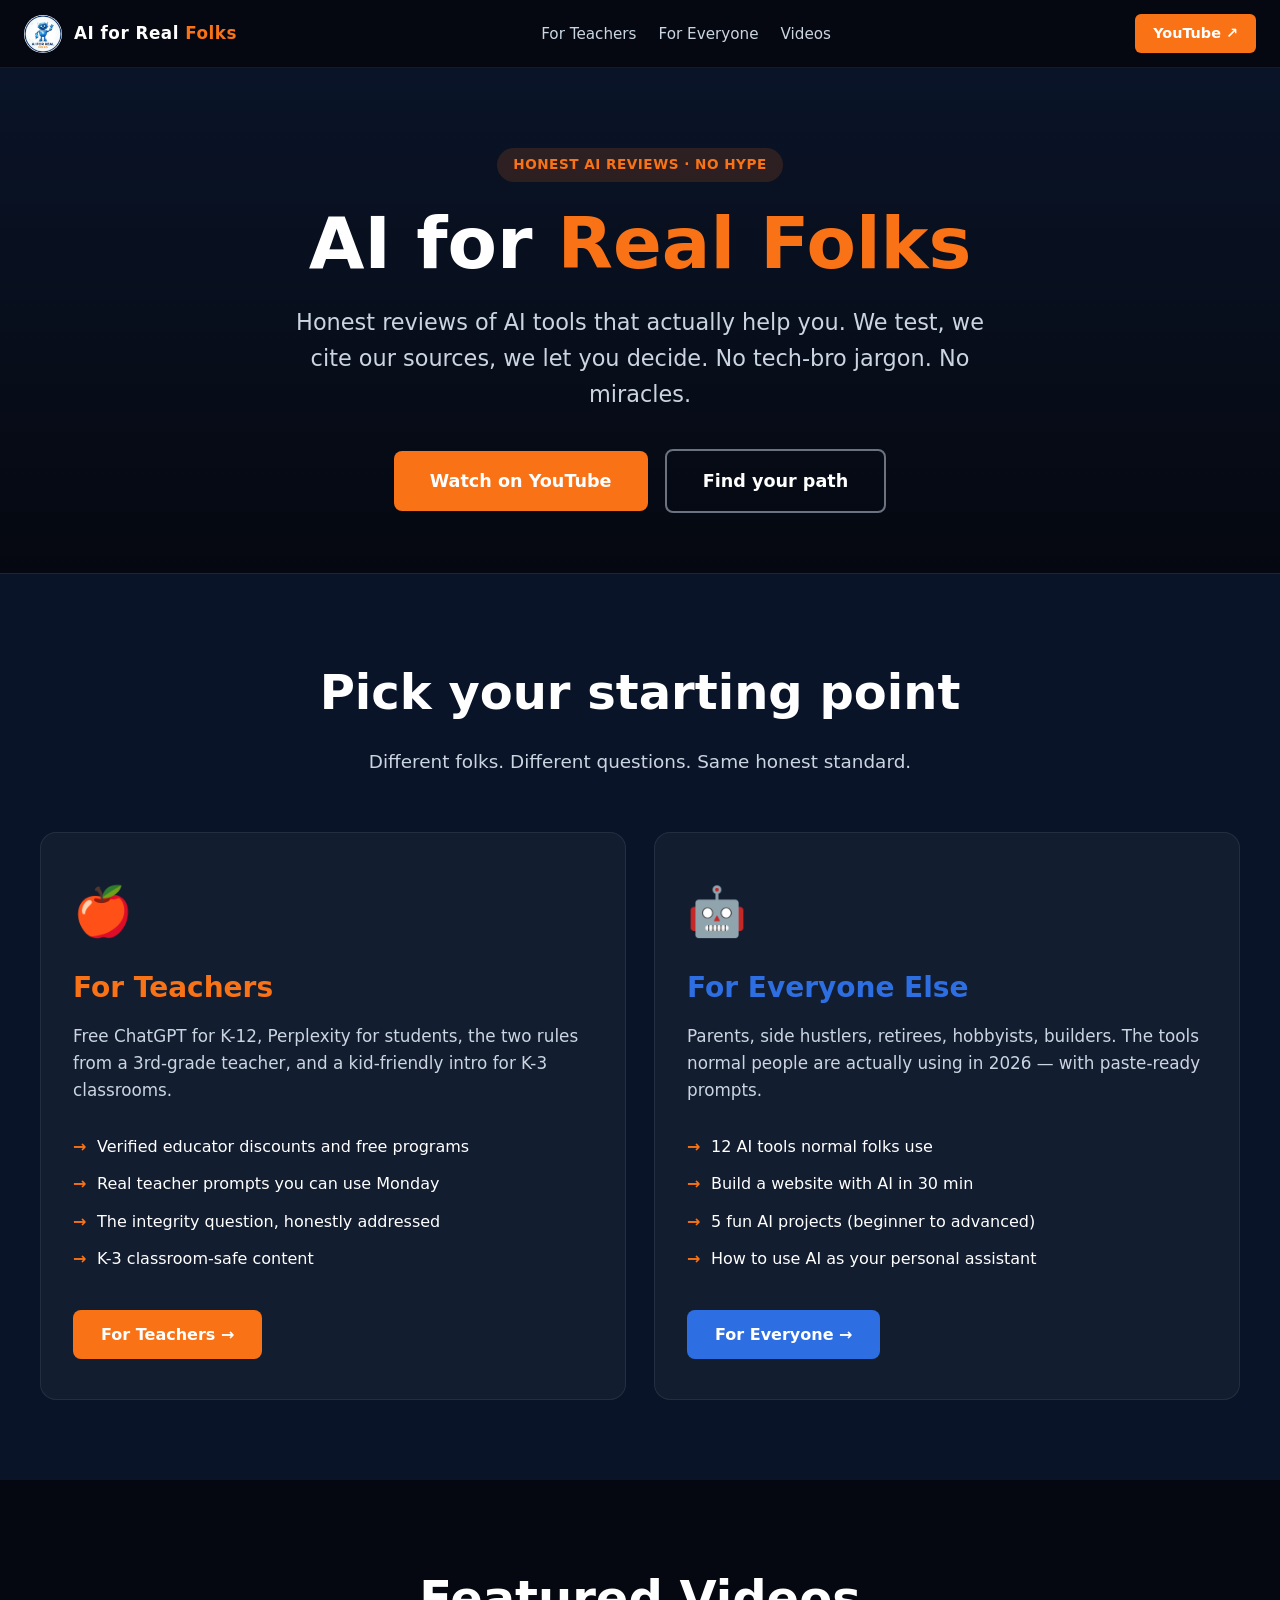
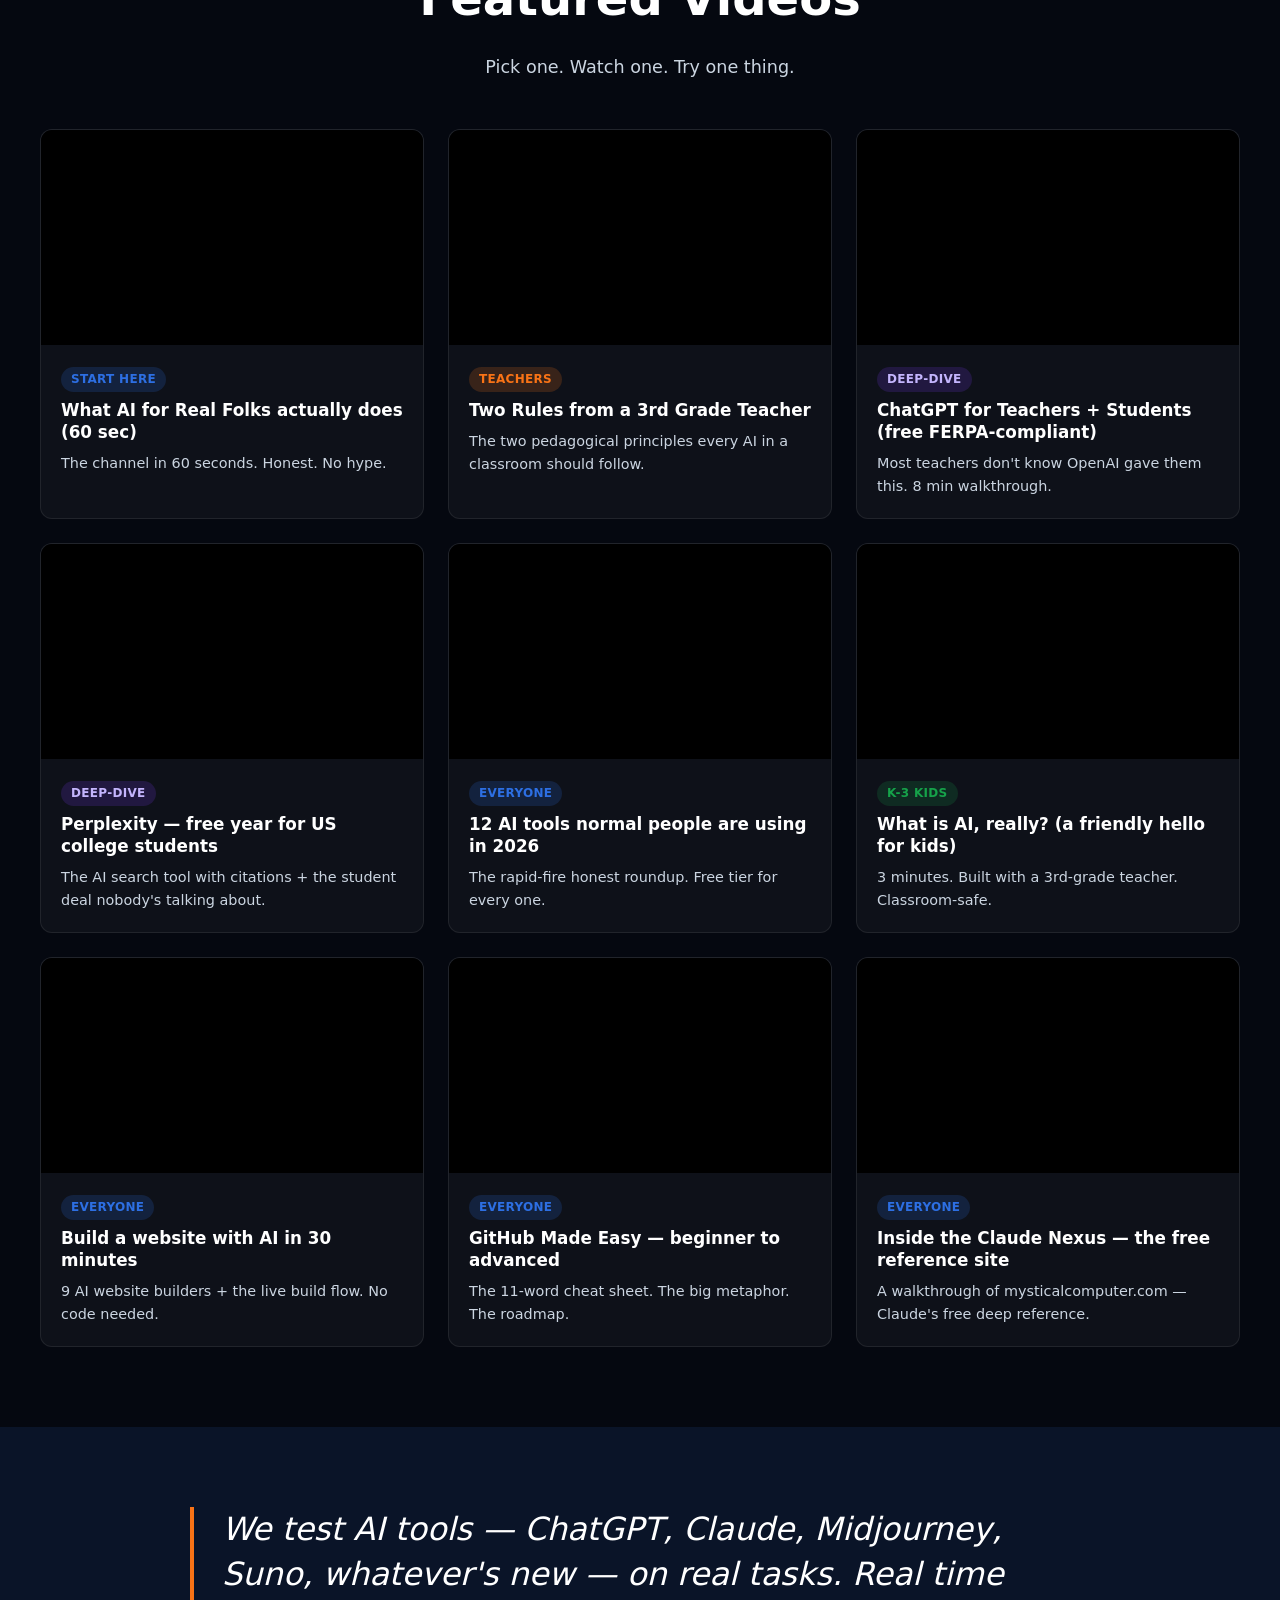
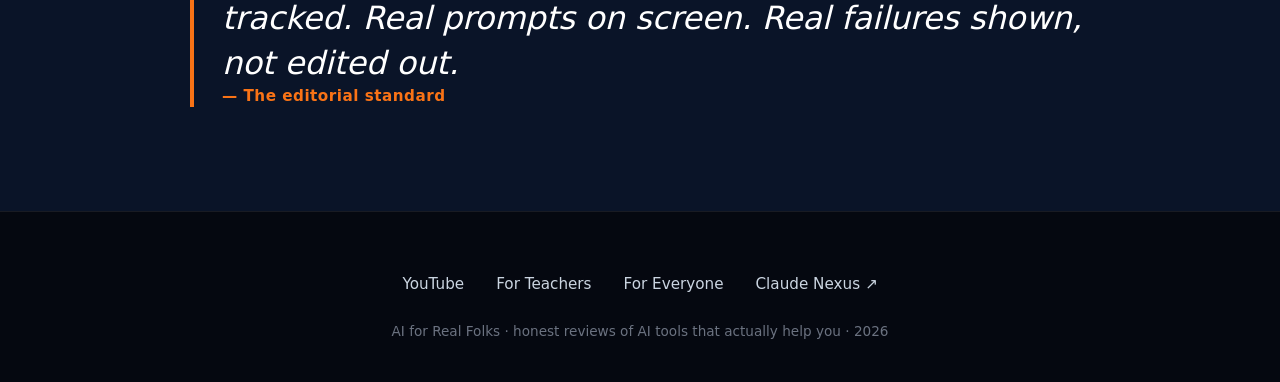
==== index.html @ 29e49f01 "Initial commit — AI for Real Folks site (hub + classroom + everyone)" ====
<!doctype html>
<html lang="en">
<head>
<meta charset="utf-8">
<meta name="viewport" content="width=device-width,initial-scale=1">
<title>AI for Real Folks — Honest Reviews of AI Tools That Actually Help You</title>
<meta name="description" content="Honest AI tool reviews and tutorials for teachers, students, parents, and real people. No hype. Real tools, real talk, real results.">
<meta property="og:title" content="AI for Real Folks">
<meta property="og:description" content="Honest reviews of AI tools that actually help you. No hype.">
<meta property="og:image" content="assets/banner.png">
<meta property="og:url" content="https://aiforrealfolks.com">
<meta name="twitter:card" content="summary_large_image">
<link rel="icon" href="assets/logo.jpg">
<link rel="stylesheet" href="assets/style.css">
</head>
<body>

<nav class="topnav">
  <a href="/" class="brand">
    <img src="assets/logo.jpg" alt="AI for Real Folks robot">
    <span class="name">AI for Real <span>Folks</span></span>
  </a>
  <ul>
    <li><a href="/classroom/">For Teachers</a></li>
    <li><a href="/everyone/">For Everyone</a></li>
    <li><a href="#videos">Videos</a></li>
  </ul>
  <a class="yt" href="https://youtube.com/@AiForRealFolks" target="_blank" rel="noopener">YouTube ↗</a>
</nav>

<section class="hero">
  <span class="badge">HONEST AI REVIEWS · NO HYPE</span>
  <h1>AI for <span class="accent">Real Folks</span></h1>
  <p class="lead">
    Honest reviews of AI tools that actually help you. We test, we cite our sources, we let you decide. No tech-bro jargon. No miracles.
  </p>
  <a class="cta" href="https://youtube.com/@AiForRealFolks" target="_blank" rel="noopener">Watch on YouTube</a>
  <a class="cta secondary" href="#paths">Find your path</a>
</section>

<section class="paths" id="paths">
  <div class="container">
    <h2>Pick your starting point</h2>
    <p class="sub">Different folks. Different questions. Same honest standard.</p>
    <div class="grid">
      <div class="card classroom">
        <span class="icon">🍎</span>
        <h3>For Teachers</h3>
        <p>Free ChatGPT for K-12, Perplexity for students, the two rules from a 3rd-grade teacher, and a kid-friendly intro for K-3 classrooms.</p>
        <ul>
          <li>Verified educator discounts and free programs</li>
          <li>Real teacher prompts you can use Monday</li>
          <li>The integrity question, honestly addressed</li>
          <li>K-3 classroom-safe content</li>
        </ul>
        <a class="btn" href="/classroom/">For Teachers →</a>
      </div>
      <div class="card everyone">
        <span class="icon">🤖</span>
        <h3>For Everyone Else</h3>
        <p>Parents, side hustlers, retirees, hobbyists, builders. The tools normal people are actually using in 2026 — with paste-ready prompts.</p>
        <ul>
          <li>12 AI tools normal folks use</li>
          <li>Build a website with AI in 30 min</li>
          <li>5 fun AI projects (beginner to advanced)</li>
          <li>How to use AI as your personal assistant</li>
        </ul>
        <a class="btn" href="/everyone/">For Everyone →</a>
      </div>
    </div>
  </div>
</section>

<section class="videos" id="videos">
  <div class="container">
    <h2>Featured Videos</h2>
    <p class="sub">Pick one. Watch one. Try one thing.</p>
    <div class="video-grid">
      <div class="video">
        <div class="embed"><iframe src="https://www.youtube.com/embed/hw584hAALFw" title="What AI for Real Folks actually does" loading="lazy" allow="accelerometer; clipboard-write; encrypted-media; gyroscope; picture-in-picture" allowfullscreen></iframe></div>
        <div class="meta">
          <span class="tag everyone">START HERE</span>
          <h3>What AI for Real Folks actually does (60 sec)</h3>
          <p>The channel in 60 seconds. Honest. No hype.</p>
        </div>
      </div>
      <div class="video">
        <div class="embed"><iframe src="https://www.youtube.com/embed/q7Qhs4VhlNc" title="Two Rules from a 3rd Grade Teacher" loading="lazy" allowfullscreen></iframe></div>
        <div class="meta">
          <span class="tag teacher">TEACHERS</span>
          <h3>Two Rules from a 3rd Grade Teacher</h3>
          <p>The two pedagogical principles every AI in a classroom should follow.</p>
        </div>
      </div>
      <div class="video">
        <div class="embed"><iframe src="https://www.youtube.com/embed/SZgIy-P4gpg" title="ChatGPT for Teachers + Students" loading="lazy" allowfullscreen></iframe></div>
        <div class="meta">
          <span class="tag deep">DEEP-DIVE</span>
          <h3>ChatGPT for Teachers + Students (free FERPA-compliant)</h3>
          <p>Most teachers don't know OpenAI gave them this. 8 min walkthrough.</p>
        </div>
      </div>
      <div class="video">
        <div class="embed"><iframe src="https://www.youtube.com/embed/jq9gbpZ70k4" title="Perplexity for Teachers + Students" loading="lazy" allowfullscreen></iframe></div>
        <div class="meta">
          <span class="tag deep">DEEP-DIVE</span>
          <h3>Perplexity — free year for US college students</h3>
          <p>The AI search tool with citations + the student deal nobody's talking about.</p>
        </div>
      </div>
      <div class="video">
        <div class="embed"><iframe src="https://www.youtube.com/embed/Gfo2h2rii_k" title="12 AI Tools Normal People Use" loading="lazy" allowfullscreen></iframe></div>
        <div class="meta">
          <span class="tag everyone">EVERYONE</span>
          <h3>12 AI tools normal people are using in 2026</h3>
          <p>The rapid-fire honest roundup. Free tier for every one.</p>
        </div>
      </div>
      <div class="video">
        <div class="embed"><iframe src="https://www.youtube.com/embed/VsVoNGqyfsk" title="What is AI for kids" loading="lazy" allowfullscreen></iframe></div>
        <div class="meta">
          <span class="tag kid">K-3 KIDS</span>
          <h3>What is AI, really? (a friendly hello for kids)</h3>
          <p>3 minutes. Built with a 3rd-grade teacher. Classroom-safe.</p>
        </div>
      </div>
      <div class="video">
        <div class="embed"><iframe src="https://www.youtube.com/embed/8t52gLRswwY" title="Build a website with AI in 30 min" loading="lazy" allowfullscreen></iframe></div>
        <div class="meta">
          <span class="tag everyone">EVERYONE</span>
          <h3>Build a website with AI in 30 minutes</h3>
          <p>9 AI website builders + the live build flow. No code needed.</p>
        </div>
      </div>
      <div class="video">
        <div class="embed"><iframe src="https://www.youtube.com/embed/SoacjcLg9i4" title="GitHub Made Easy" loading="lazy" allowfullscreen></iframe></div>
        <div class="meta">
          <span class="tag everyone">EVERYONE</span>
          <h3>GitHub Made Easy — beginner to advanced</h3>
          <p>The 11-word cheat sheet. The big metaphor. The roadmap.</p>
        </div>
      </div>
      <div class="video">
        <div class="embed"><iframe src="https://www.youtube.com/embed/IhGuI_eMbpQ" title="Inside the Claude Nexus" loading="lazy" allowfullscreen></iframe></div>
        <div class="meta">
          <span class="tag everyone">EVERYONE</span>
          <h3>Inside the Claude Nexus — the free reference site</h3>
          <p>A walkthrough of mysticalcomputer.com — Claude's free deep reference.</p>
        </div>
      </div>
    </div>
  </div>
</section>

<section class="editorial">
  <div class="container">
    <blockquote>
      We test AI tools — ChatGPT, Claude, Midjourney, Suno, whatever's new — on real tasks. Real time tracked. Real prompts on screen. Real failures shown, not edited out.
      <cite>— The editorial standard</cite>
    </blockquote>
  </div>
</section>

<footer>
  <div class="links">
    <a href="https://youtube.com/@AiForRealFolks" target="_blank" rel="noopener">YouTube</a>
    <a href="/classroom/">For Teachers</a>
    <a href="/everyone/">For Everyone</a>
    <a href="https://mysticalcomputer.com" target="_blank" rel="noopener">Claude Nexus ↗</a>
  </div>
  <p class="copy">AI for Real Folks · honest reviews of AI tools that actually help you · 2026</p>
</footer>

</body>
</html>
---- assets/style.css ----
/* AI for Real Folks — site styles
   Honest editorial standard. Navy + orange. School-safe.
*/

:root {
  --navy: #0a1428;
  --navy-deep: #050810;
  --navy-light: #1e3a8a;
  --blue: #2d6fe3;
  --orange: #f97316;
  --orange-warm: #fb923c;
  --cream: #fff7e6;
  --sky: #e0f2fe;
  --white: #ffffff;
  --grey: #cbd5e1;
  --grey-mid: #6b7280;
  --green: #16a34a;
}

* { box-sizing: border-box; margin: 0; padding: 0; }

html { scroll-behavior: smooth; }

body {
  font-family: -apple-system, BlinkMacSystemFont, "Segoe UI", Roboto, system-ui, sans-serif;
  line-height: 1.6;
  color: var(--white);
  background: var(--navy);
  min-height: 100vh;
}

/* ===== NAV ===== */
nav.topnav {
  position: sticky; top: 0; z-index: 50;
  background: var(--navy-deep);
  border-bottom: 1px solid rgba(255,255,255,0.08);
  padding: 14px 24px;
  display: flex; align-items: center; justify-content: space-between;
  gap: 24px;
}
nav.topnav .brand {
  display: flex; align-items: center; gap: 12px;
  font-weight: 800; font-size: 1.05rem;
  color: var(--white);
  text-decoration: none;
}
nav.topnav .brand img { width: 38px; height: 38px; border-radius: 50%; }
nav.topnav .brand .name { letter-spacing: 0.5px; }
nav.topnav .brand .name span { color: var(--orange); }
nav.topnav ul { display: flex; gap: 22px; list-style: none; }
nav.topnav ul a {
  color: var(--grey); text-decoration: none; font-size: 0.95rem;
  font-weight: 500;
}
nav.topnav ul a:hover { color: var(--orange); }
nav.topnav .yt {
  background: var(--orange); color: white; padding: 8px 18px;
  border-radius: 6px; text-decoration: none; font-weight: 700;
  font-size: 0.9rem;
}
nav.topnav .yt:hover { background: var(--orange-warm); }

/* ===== HERO ===== */
.hero {
  padding: 80px 24px 60px;
  text-align: center;
  background: linear-gradient(180deg, var(--navy) 0%, var(--navy-deep) 100%);
  border-bottom: 1px solid rgba(255,255,255,0.08);
}
.hero .badge {
  display: inline-block;
  background: rgba(249,115,22,0.15);
  color: var(--orange);
  padding: 6px 16px; border-radius: 999px;
  font-size: 0.85rem; font-weight: 700; letter-spacing: 0.5px;
  margin-bottom: 24px;
}
.hero h1 {
  font-size: clamp(2.5rem, 6vw, 4.5rem);
  font-weight: 900; line-height: 1.05;
  margin-bottom: 24px;
}
.hero h1 .accent { color: var(--orange); }
.hero p.lead {
  font-size: clamp(1.1rem, 2vw, 1.4rem);
  color: var(--grey);
  max-width: 720px; margin: 0 auto 36px;
}
.hero .cta {
  display: inline-block;
  background: var(--orange); color: white;
  padding: 16px 36px; border-radius: 8px;
  font-weight: 800; font-size: 1.1rem;
  text-decoration: none;
  transition: transform 0.15s ease, background 0.15s ease;
}
.hero .cta:hover {
  background: var(--orange-warm);
  transform: translateY(-2px);
}
.hero .cta.secondary {
  background: transparent; color: var(--white);
  border: 2px solid var(--grey-mid); margin-left: 12px;
}
.hero .cta.secondary:hover { border-color: var(--orange); color: var(--orange); }

/* ===== TWO PATHS ===== */
.paths {
  padding: 80px 24px;
  background: var(--navy);
}
.paths .container {
  max-width: 1200px; margin: 0 auto;
}
.paths h2 {
  text-align: center;
  font-size: clamp(2rem, 4vw, 3rem);
  margin-bottom: 16px;
}
.paths .sub {
  text-align: center; color: var(--grey);
  margin-bottom: 56px;
  font-size: 1.15rem;
}
.paths .grid {
  display: grid;
  grid-template-columns: repeat(auto-fit, minmax(380px, 1fr));
  gap: 28px;
}
.paths .card {
  background: rgba(255,255,255,0.04);
  border: 1px solid rgba(255,255,255,0.08);
  border-radius: 16px;
  padding: 40px 32px;
  text-align: left;
  transition: transform 0.2s ease, border-color 0.2s ease;
}
.paths .card:hover {
  transform: translateY(-4px);
  border-color: var(--orange);
}
.paths .card .icon { font-size: 3rem; margin-bottom: 16px; display: block; }
.paths .card h3 {
  font-size: 1.75rem; font-weight: 800; margin-bottom: 12px;
}
.paths .card.classroom h3 { color: var(--orange); }
.paths .card.everyone h3 { color: var(--blue); }
.paths .card p {
  color: var(--grey); margin-bottom: 24px; font-size: 1.05rem;
}
.paths .card ul {
  list-style: none; margin-bottom: 32px;
}
.paths .card ul li {
  color: var(--white); padding: 6px 0;
  padding-left: 24px; position: relative;
}
.paths .card ul li::before {
  content: "→"; color: var(--orange);
  position: absolute; left: 0; font-weight: 700;
}
.paths .card a.btn {
  display: inline-block;
  padding: 12px 28px; border-radius: 8px;
  text-decoration: none; font-weight: 700;
  transition: background 0.15s ease;
}
.paths .card.classroom a.btn {
  background: var(--orange); color: white;
}
.paths .card.classroom a.btn:hover { background: var(--orange-warm); }
.paths .card.everyone a.btn {
  background: var(--blue); color: white;
}
.paths .card.everyone a.btn:hover { background: var(--navy-light); }

/* ===== VIDEO GRID ===== */
.videos {
  padding: 80px 24px;
  background: var(--navy-deep);
}
.videos .container { max-width: 1200px; margin: 0 auto; }
.videos h2 {
  text-align: center;
  font-size: clamp(2rem, 4vw, 3rem);
  margin-bottom: 16px;
}
.videos .sub {
  text-align: center; color: var(--grey);
  margin-bottom: 48px; font-size: 1.1rem;
}
.video-grid {
  display: grid;
  grid-template-columns: repeat(auto-fit, minmax(320px, 1fr));
  gap: 24px;
}
.video {
  background: rgba(255,255,255,0.04);
  border: 1px solid rgba(255,255,255,0.08);
  border-radius: 12px;
  overflow: hidden;
  transition: transform 0.2s ease, border-color 0.2s ease;
}
.video:hover {
  transform: translateY(-4px);
  border-color: var(--orange);
}
.video .embed {
  aspect-ratio: 16/9;
  background: black;
  position: relative;
}
.video iframe {
  position: absolute; top: 0; left: 0;
  width: 100%; height: 100%; border: 0;
}
.video .meta {
  padding: 20px;
}
.video .meta h3 {
  font-size: 1.05rem; font-weight: 700; margin-bottom: 8px;
  color: var(--white); line-height: 1.3;
}
.video .meta p {
  font-size: 0.9rem; color: var(--grey);
  margin: 0;
}
.video .tag {
  display: inline-block;
  font-size: 0.75rem; font-weight: 700;
  padding: 3px 10px; border-radius: 999px;
  margin-bottom: 8px; letter-spacing: 0.3px;
}
.video .tag.teacher { background: rgba(249,115,22,0.18); color: var(--orange); }
.video .tag.everyone { background: rgba(45,111,227,0.18); color: var(--blue); }
.video .tag.kid { background: rgba(22,163,74,0.18); color: var(--green); }
.video .tag.deep { background: rgba(124,58,237,0.18); color: #c4b5fd; }

/* ===== EDITORIAL ===== */
.editorial {
  padding: 80px 24px;
  background: var(--navy);
  text-align: center;
}
.editorial .container { max-width: 900px; margin: 0 auto; }
.editorial blockquote {
  font-size: clamp(1.4rem, 3vw, 2rem);
  font-style: italic; color: var(--white);
  line-height: 1.4;
  border-left: 4px solid var(--orange);
  padding-left: 28px;
  text-align: left;
  margin-bottom: 24px;
}
.editorial cite {
  display: block;
  color: var(--orange); font-size: 0.95rem;
  font-style: normal; font-weight: 700;
  letter-spacing: 0.5px;
}

/* ===== FOOTER ===== */
footer {
  padding: 60px 24px 40px;
  background: var(--navy-deep);
  border-top: 1px solid rgba(255,255,255,0.08);
  text-align: center;
}
footer .links {
  display: flex; justify-content: center; gap: 32px;
  margin-bottom: 24px; flex-wrap: wrap;
}
footer .links a {
  color: var(--grey); text-decoration: none;
  font-size: 0.95rem;
}
footer .links a:hover { color: var(--orange); }
footer .copy {
  color: var(--grey-mid); font-size: 0.85rem;
}

/* ===== UTILS ===== */
.section-title {
  text-align: center;
  font-size: clamp(1.75rem, 3.5vw, 2.5rem);
  margin-bottom: 16px;
}
.section-sub {
  text-align: center; color: var(--grey);
  margin-bottom: 48px;
}

/* ===== MOBILE ===== */
@media (max-width: 720px) {
  nav.topnav ul { display: none; }
  nav.topnav .brand .name { font-size: 0.9rem; }
  .hero { padding: 60px 20px 40px; }
  .hero .cta.secondary { display: block; margin: 16px auto 0; }
  .paths, .videos, .editorial { padding: 60px 20px; }
}
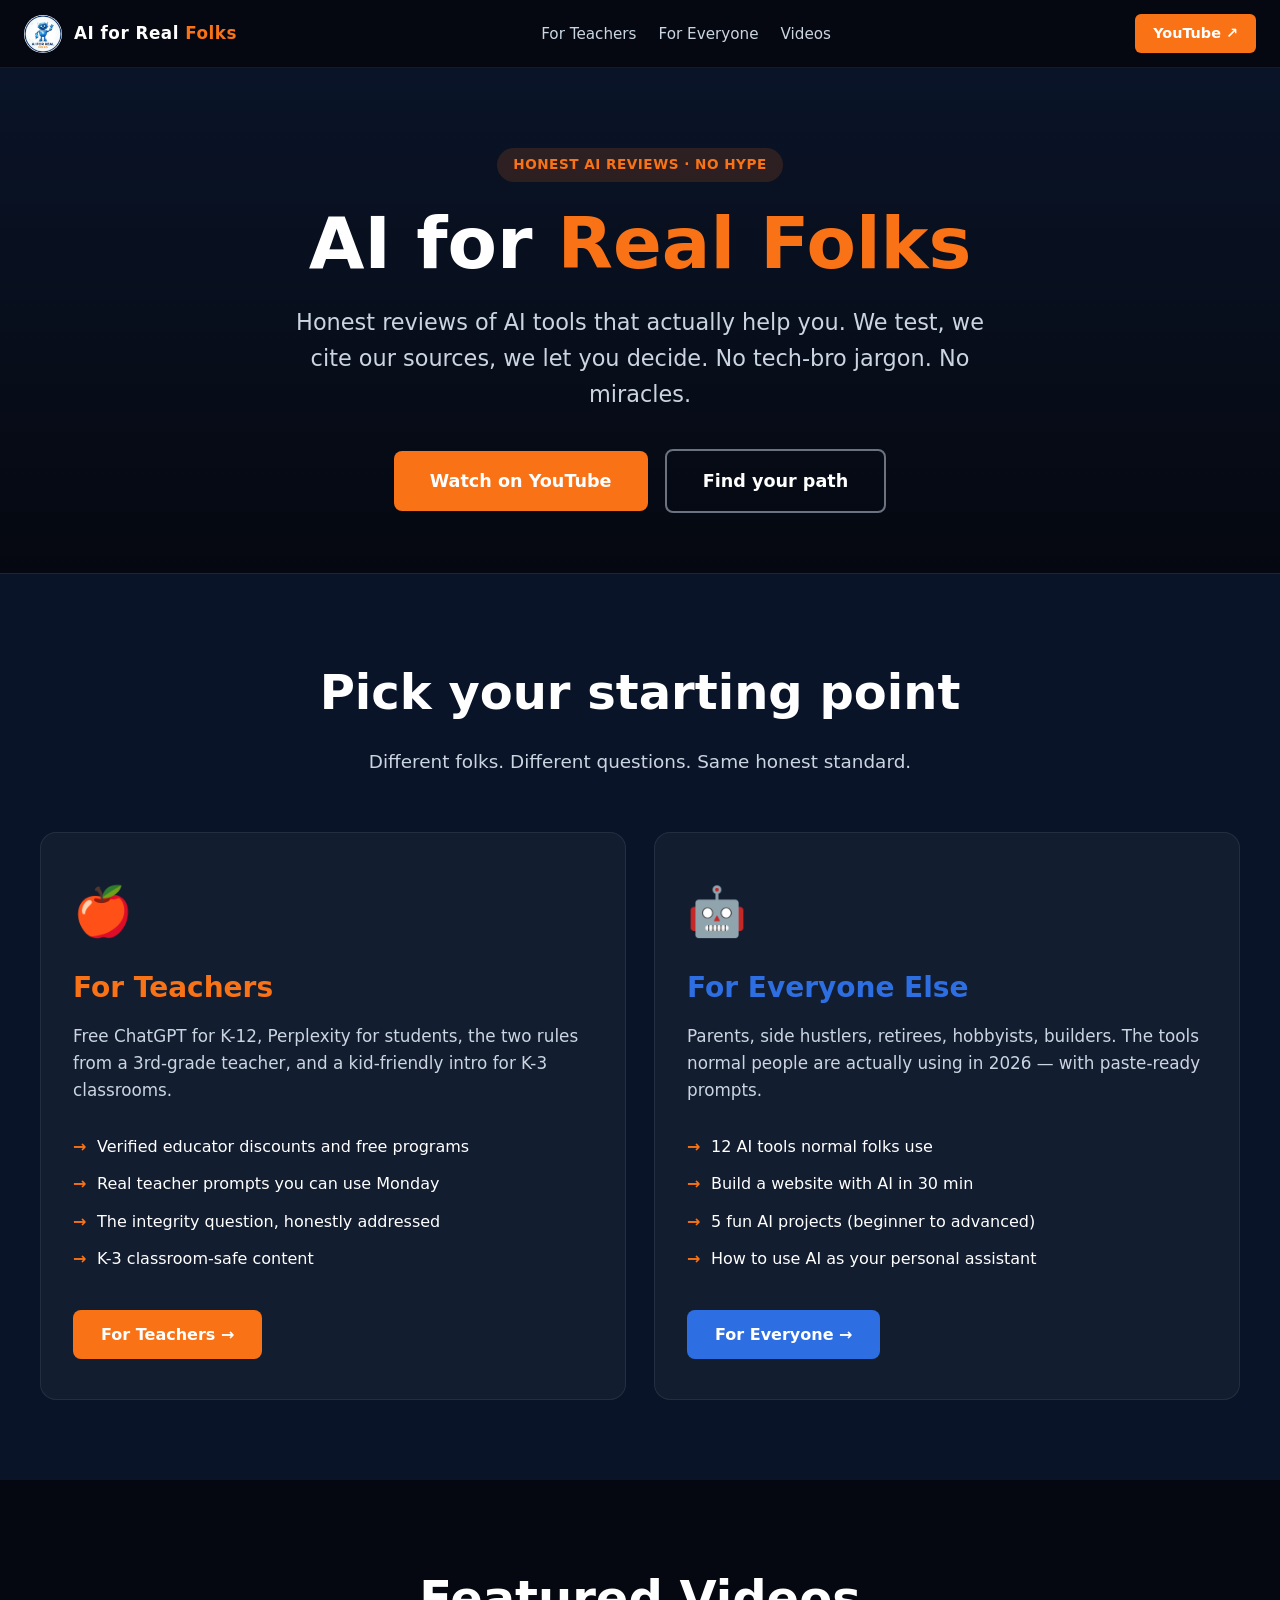
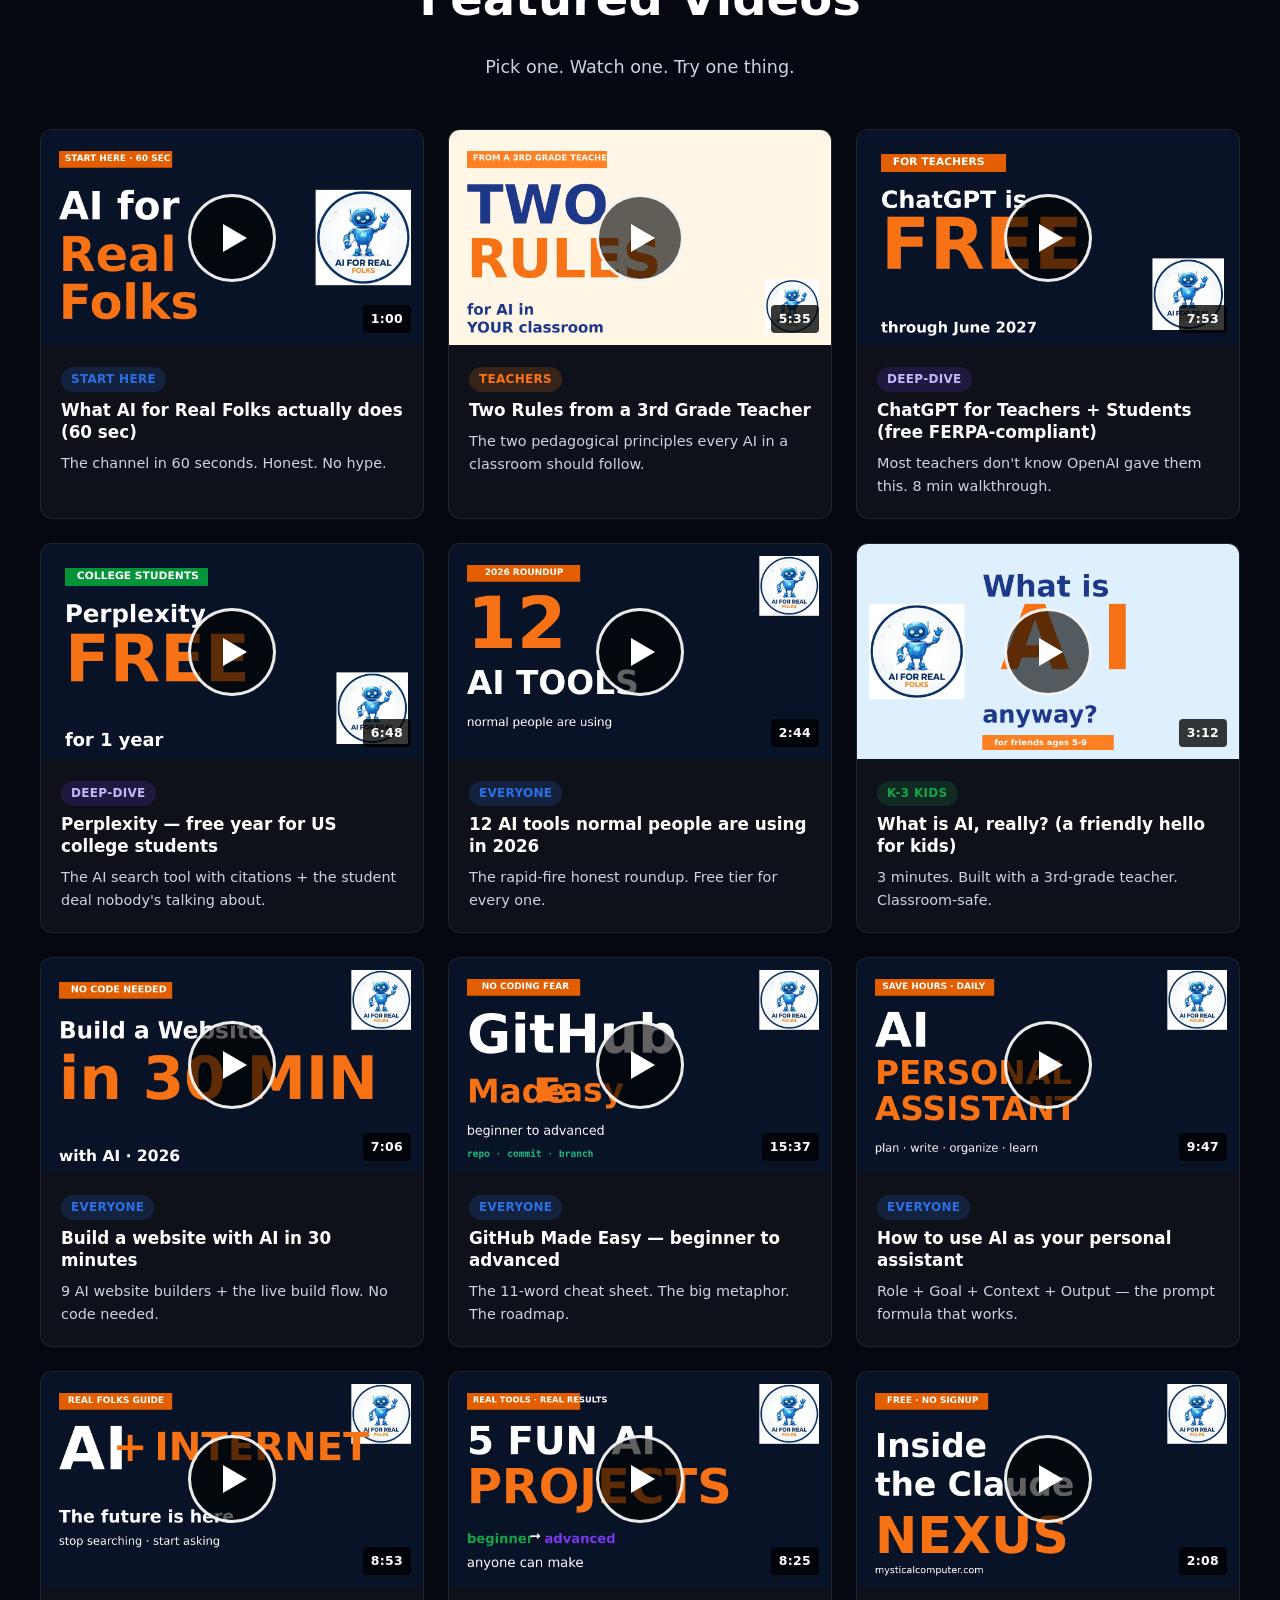
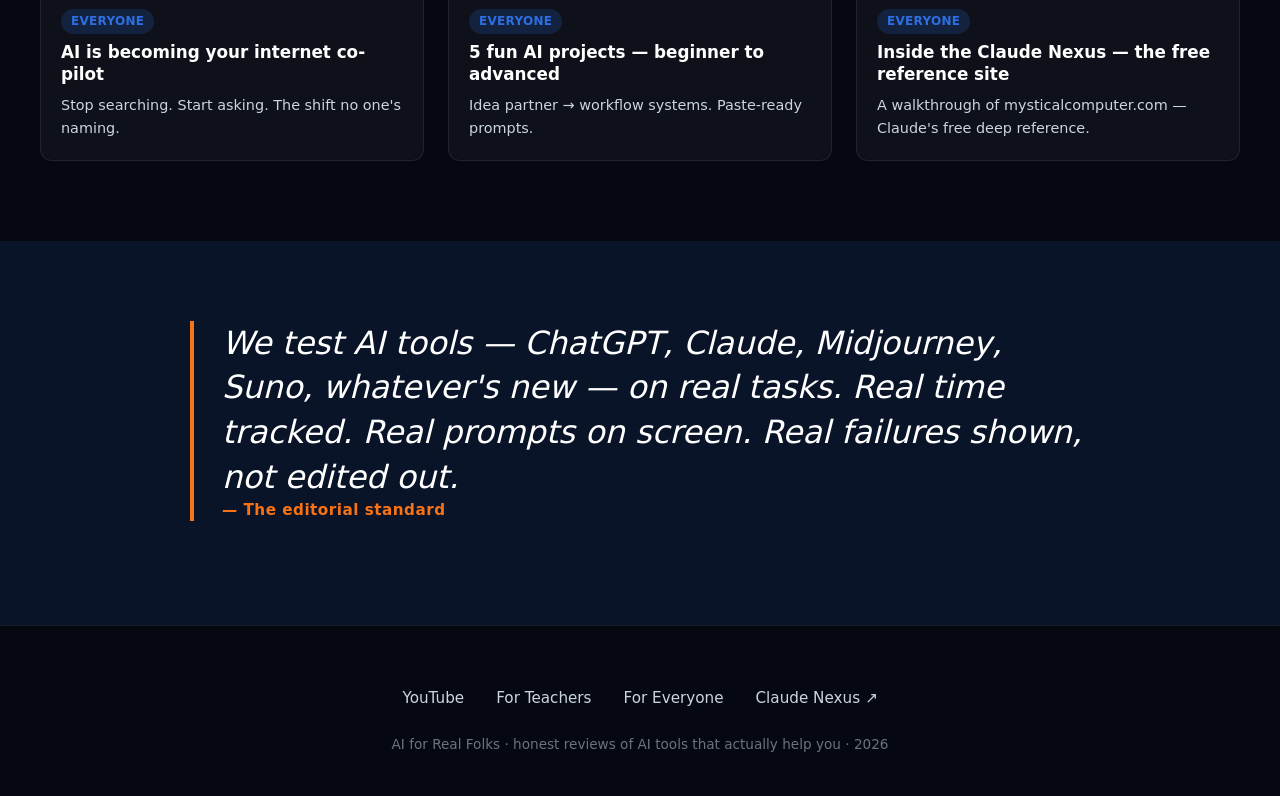
==== commit b6e5bf7d: "Click-to-play video cards with custom thumbnails — 12 videos, proper UX" ====
--- a/index.html
+++ b/index.html
@@ -12,6 +12,7 @@
 <meta name="twitter:card" content="summary_large_image">
 <link rel="icon" href="assets/logo.jpg">
 <link rel="stylesheet" href="assets/style.css">
+<script src="assets/play.js" defer></script>
 </head>
 <body>
 
@@ -76,78 +77,163 @@
     <h2>Featured Videos</h2>
     <p class="sub">Pick one. Watch one. Try one thing.</p>
     <div class="video-grid">
-      <div class="video">
-        <div class="embed"><iframe src="https://www.youtube.com/embed/hw584hAALFw" title="What AI for Real Folks actually does" loading="lazy" allow="accelerometer; clipboard-write; encrypted-media; gyroscope; picture-in-picture" allowfullscreen></iframe></div>
+
+      <div class="video">
+        <div class="embed" data-id="hw584hAALFw" data-title="What AI for Real Folks actually does">
+          <img class="thumb" src="assets/thumbs/thumb-01-intro.png" alt="AI for Real Folks — channel intro" loading="lazy">
+          <span class="duration">1:00</span>
+          <span class="play" aria-hidden="true"></span>
+        </div>
         <div class="meta">
           <span class="tag everyone">START HERE</span>
           <h3>What AI for Real Folks actually does (60 sec)</h3>
           <p>The channel in 60 seconds. Honest. No hype.</p>
         </div>
       </div>
-      <div class="video">
-        <div class="embed"><iframe src="https://www.youtube.com/embed/q7Qhs4VhlNc" title="Two Rules from a 3rd Grade Teacher" loading="lazy" allowfullscreen></iframe></div>
+
+      <div class="video">
+        <div class="embed" data-id="q7Qhs4VhlNc" data-title="Two Rules from a 3rd Grade Teacher">
+          <img class="thumb" src="assets/thumbs/thumb-08-tworules.png" alt="Two Rules from a 3rd Grade Teacher" loading="lazy">
+          <span class="duration">5:35</span>
+          <span class="play" aria-hidden="true"></span>
+        </div>
         <div class="meta">
           <span class="tag teacher">TEACHERS</span>
           <h3>Two Rules from a 3rd Grade Teacher</h3>
           <p>The two pedagogical principles every AI in a classroom should follow.</p>
         </div>
       </div>
-      <div class="video">
-        <div class="embed"><iframe src="https://www.youtube.com/embed/SZgIy-P4gpg" title="ChatGPT for Teachers + Students" loading="lazy" allowfullscreen></iframe></div>
+
+      <div class="video">
+        <div class="embed" data-id="SZgIy-P4gpg" data-title="ChatGPT for Teachers + Students">
+          <img class="thumb" src="assets/thumbs/thumb-05-chatgpt.png" alt="ChatGPT for Teachers + Students deep-dive" loading="lazy">
+          <span class="duration">7:53</span>
+          <span class="play" aria-hidden="true"></span>
+        </div>
         <div class="meta">
           <span class="tag deep">DEEP-DIVE</span>
           <h3>ChatGPT for Teachers + Students (free FERPA-compliant)</h3>
           <p>Most teachers don't know OpenAI gave them this. 8 min walkthrough.</p>
         </div>
       </div>
-      <div class="video">
-        <div class="embed"><iframe src="https://www.youtube.com/embed/jq9gbpZ70k4" title="Perplexity for Teachers + Students" loading="lazy" allowfullscreen></iframe></div>
+
+      <div class="video">
+        <div class="embed" data-id="jq9gbpZ70k4" data-title="Perplexity for Teachers + Students">
+          <img class="thumb" src="assets/thumbs/thumb-06-perplexity.png" alt="Perplexity for Teachers + Students" loading="lazy">
+          <span class="duration">6:48</span>
+          <span class="play" aria-hidden="true"></span>
+        </div>
         <div class="meta">
           <span class="tag deep">DEEP-DIVE</span>
           <h3>Perplexity — free year for US college students</h3>
           <p>The AI search tool with citations + the student deal nobody's talking about.</p>
         </div>
       </div>
-      <div class="video">
-        <div class="embed"><iframe src="https://www.youtube.com/embed/Gfo2h2rii_k" title="12 AI Tools Normal People Use" loading="lazy" allowfullscreen></iframe></div>
+
+      <div class="video">
+        <div class="embed" data-id="Gfo2h2rii_k" data-title="12 AI Tools Normal People Use">
+          <img class="thumb" src="assets/thumbs/thumb-04-tools.png" alt="12 AI tools normal people use in 2026" loading="lazy">
+          <span class="duration">2:44</span>
+          <span class="play" aria-hidden="true"></span>
+        </div>
         <div class="meta">
           <span class="tag everyone">EVERYONE</span>
           <h3>12 AI tools normal people are using in 2026</h3>
           <p>The rapid-fire honest roundup. Free tier for every one.</p>
         </div>
       </div>
-      <div class="video">
-        <div class="embed"><iframe src="https://www.youtube.com/embed/VsVoNGqyfsk" title="What is AI for kids" loading="lazy" allowfullscreen></iframe></div>
+
+      <div class="video">
+        <div class="embed" data-id="VsVoNGqyfsk" data-title="What is AI for kids">
+          <img class="thumb" src="assets/thumbs/thumb-09-kidintro.png" alt="What is AI? A friendly hello for kids" loading="lazy">
+          <span class="duration">3:12</span>
+          <span class="play" aria-hidden="true"></span>
+        </div>
         <div class="meta">
           <span class="tag kid">K-3 KIDS</span>
           <h3>What is AI, really? (a friendly hello for kids)</h3>
           <p>3 minutes. Built with a 3rd-grade teacher. Classroom-safe.</p>
         </div>
       </div>
-      <div class="video">
-        <div class="embed"><iframe src="https://www.youtube.com/embed/8t52gLRswwY" title="Build a website with AI in 30 min" loading="lazy" allowfullscreen></iframe></div>
+
+      <div class="video">
+        <div class="embed" data-id="8t52gLRswwY" data-title="Build a website with AI in 30 min">
+          <img class="thumb" src="assets/thumbs/thumb-07-website.png" alt="Build a website with AI in 30 minutes" loading="lazy">
+          <span class="duration">7:06</span>
+          <span class="play" aria-hidden="true"></span>
+        </div>
         <div class="meta">
           <span class="tag everyone">EVERYONE</span>
           <h3>Build a website with AI in 30 minutes</h3>
           <p>9 AI website builders + the live build flow. No code needed.</p>
         </div>
       </div>
-      <div class="video">
-        <div class="embed"><iframe src="https://www.youtube.com/embed/SoacjcLg9i4" title="GitHub Made Easy" loading="lazy" allowfullscreen></iframe></div>
+
+      <div class="video">
+        <div class="embed" data-id="SoacjcLg9i4" data-title="GitHub Made Easy">
+          <img class="thumb" src="assets/thumbs/thumb-13-github.png" alt="GitHub Made Easy — beginner to advanced" loading="lazy">
+          <span class="duration">15:37</span>
+          <span class="play" aria-hidden="true"></span>
+        </div>
         <div class="meta">
           <span class="tag everyone">EVERYONE</span>
           <h3>GitHub Made Easy — beginner to advanced</h3>
           <p>The 11-word cheat sheet. The big metaphor. The roadmap.</p>
         </div>
       </div>
-      <div class="video">
-        <div class="embed"><iframe src="https://www.youtube.com/embed/IhGuI_eMbpQ" title="Inside the Claude Nexus" loading="lazy" allowfullscreen></iframe></div>
+
+      <div class="video">
+        <div class="embed" data-id="4gWiUWUISTY" data-title="AI as your Personal Assistant">
+          <img class="thumb" src="assets/thumbs/thumb-12-assistant.png" alt="How to use AI as your personal assistant" loading="lazy">
+          <span class="duration">9:47</span>
+          <span class="play" aria-hidden="true"></span>
+        </div>
+        <div class="meta">
+          <span class="tag everyone">EVERYONE</span>
+          <h3>How to use AI as your personal assistant</h3>
+          <p>Role + Goal + Context + Output — the prompt formula that works.</p>
+        </div>
+      </div>
+
+      <div class="video">
+        <div class="embed" data-id="O17wwxbNNqo" data-title="AI is becoming your internet co-pilot">
+          <img class="thumb" src="assets/thumbs/thumb-11-internet.png" alt="AI is becoming your internet co-pilot" loading="lazy">
+          <span class="duration">8:53</span>
+          <span class="play" aria-hidden="true"></span>
+        </div>
+        <div class="meta">
+          <span class="tag everyone">EVERYONE</span>
+          <h3>AI is becoming your internet co-pilot</h3>
+          <p>Stop searching. Start asking. The shift no one's naming.</p>
+        </div>
+      </div>
+
+      <div class="video">
+        <div class="embed" data-id="wopmCj97Z30" data-title="5 Fun AI Projects">
+          <img class="thumb" src="assets/thumbs/thumb-10-fiveprojects.png" alt="5 fun AI projects beginner to advanced" loading="lazy">
+          <span class="duration">8:25</span>
+          <span class="play" aria-hidden="true"></span>
+        </div>
+        <div class="meta">
+          <span class="tag everyone">EVERYONE</span>
+          <h3>5 fun AI projects — beginner to advanced</h3>
+          <p>Idea partner → workflow systems. Paste-ready prompts.</p>
+        </div>
+      </div>
+
+      <div class="video">
+        <div class="embed" data-id="IhGuI_eMbpQ" data-title="Inside the Claude Nexus">
+          <img class="thumb" src="assets/thumbs/thumb-02-nexus.png" alt="Inside the Claude Nexus — free reference" loading="lazy">
+          <span class="duration">2:08</span>
+          <span class="play" aria-hidden="true"></span>
+        </div>
         <div class="meta">
           <span class="tag everyone">EVERYONE</span>
           <h3>Inside the Claude Nexus — the free reference site</h3>
           <p>A walkthrough of mysticalcomputer.com — Claude's free deep reference.</p>
         </div>
       </div>
+
     </div>
   </div>
 </section>
--- a/assets/style.css
+++ b/assets/style.css
@@ -209,6 +209,48 @@
   aspect-ratio: 16/9;
   background: black;
   position: relative;
+  overflow: hidden;
+  cursor: pointer;
+}
+.video .embed img.thumb {
+  width: 100%; height: 100%; object-fit: cover;
+  display: block;
+  transition: transform 0.4s ease, filter 0.3s ease;
+}
+.video .embed:hover img.thumb {
+  transform: scale(1.04);
+  filter: brightness(1.08);
+}
+.video .embed .play {
+  position: absolute; left: 50%; top: 50%;
+  transform: translate(-50%, -50%);
+  width: 88px; height: 88px;
+  background: rgba(0,0,0,0.62);
+  border: 3px solid rgba(255,255,255,0.92);
+  border-radius: 50%;
+  display: flex; align-items: center; justify-content: center;
+  transition: background 0.2s ease, transform 0.2s ease, border-color 0.2s ease;
+  pointer-events: none;
+}
+.video .embed:hover .play {
+  background: var(--orange);
+  border-color: var(--orange);
+  transform: translate(-50%, -50%) scale(1.08);
+}
+.video .embed .play::before {
+  content: '';
+  border-style: solid;
+  border-width: 14px 0 14px 24px;
+  border-color: transparent transparent transparent white;
+  margin-left: 6px;
+}
+.video .embed .duration {
+  position: absolute; right: 12px; bottom: 12px;
+  background: rgba(0,0,0,0.78);
+  color: white;
+  font-size: 0.78rem; font-weight: 700;
+  padding: 4px 8px; border-radius: 4px;
+  letter-spacing: 0.3px;
 }
 .video iframe {
   position: absolute; top: 0; left: 0;
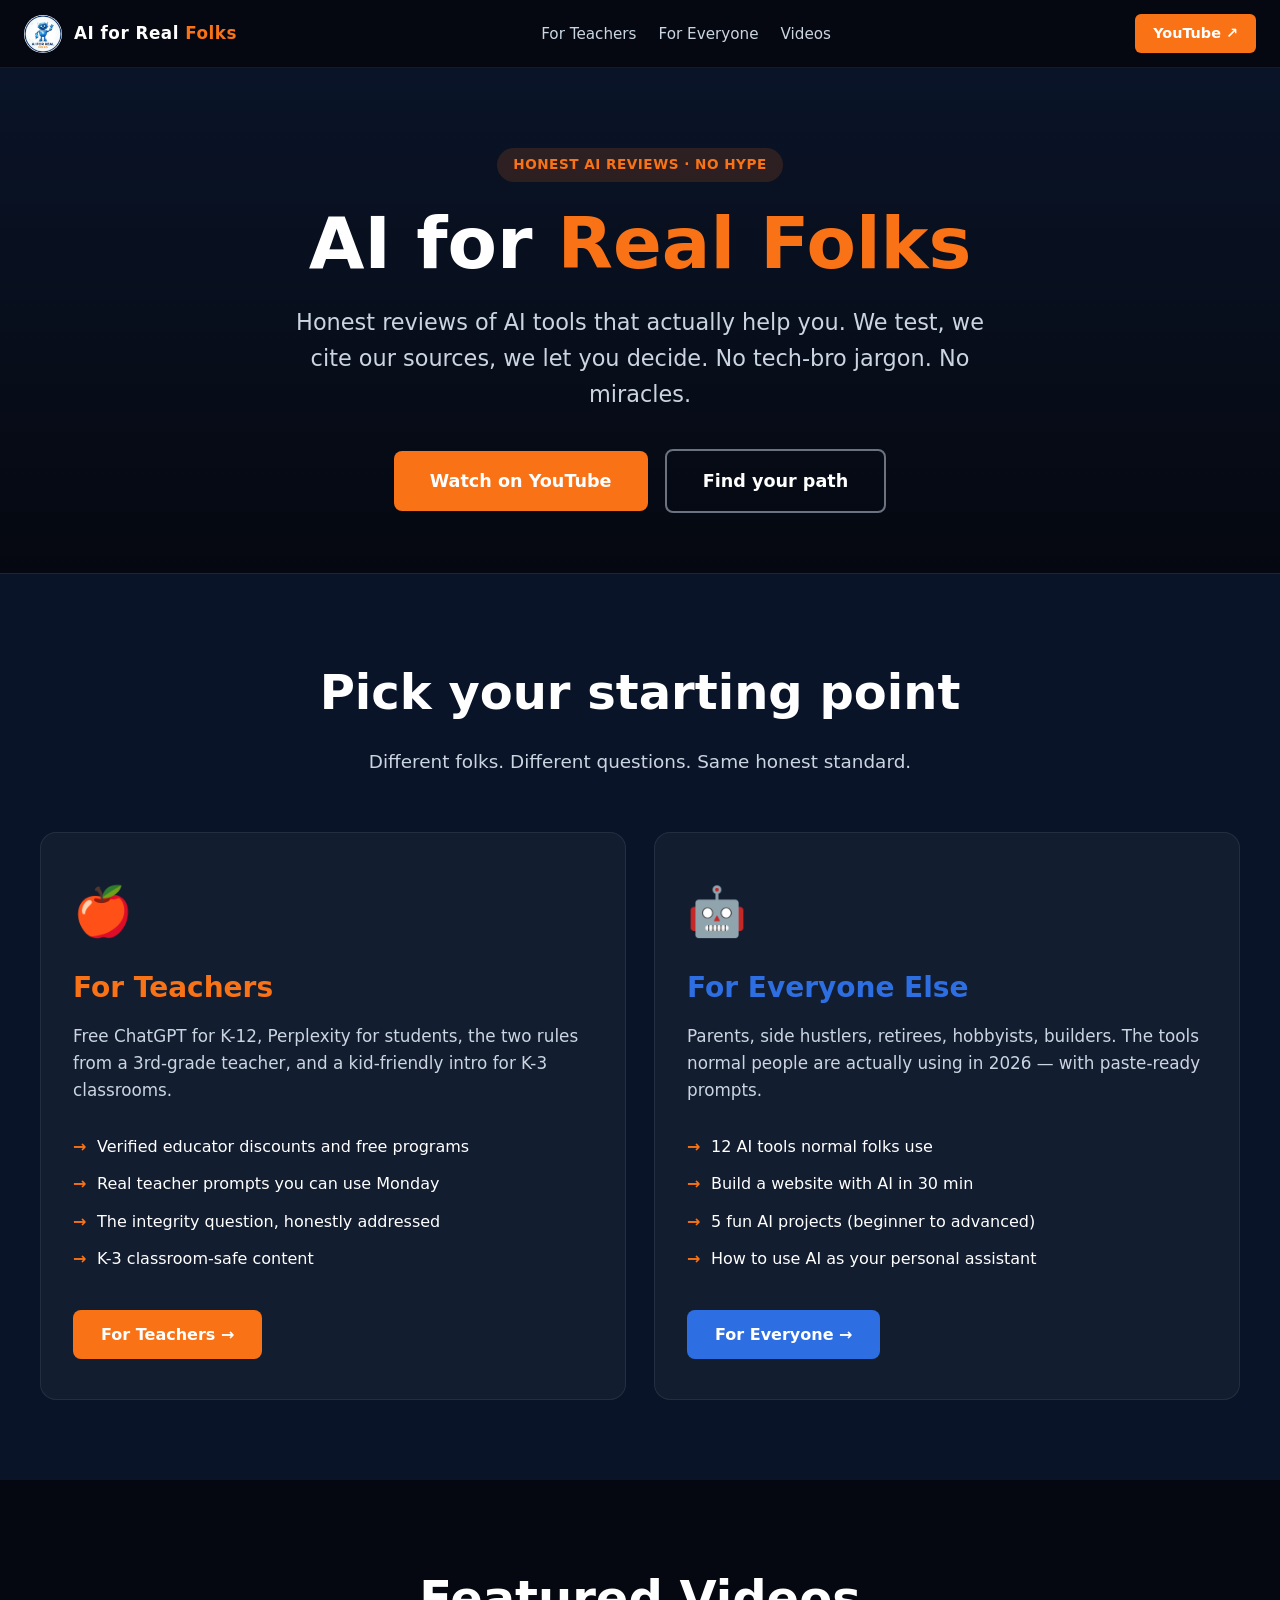
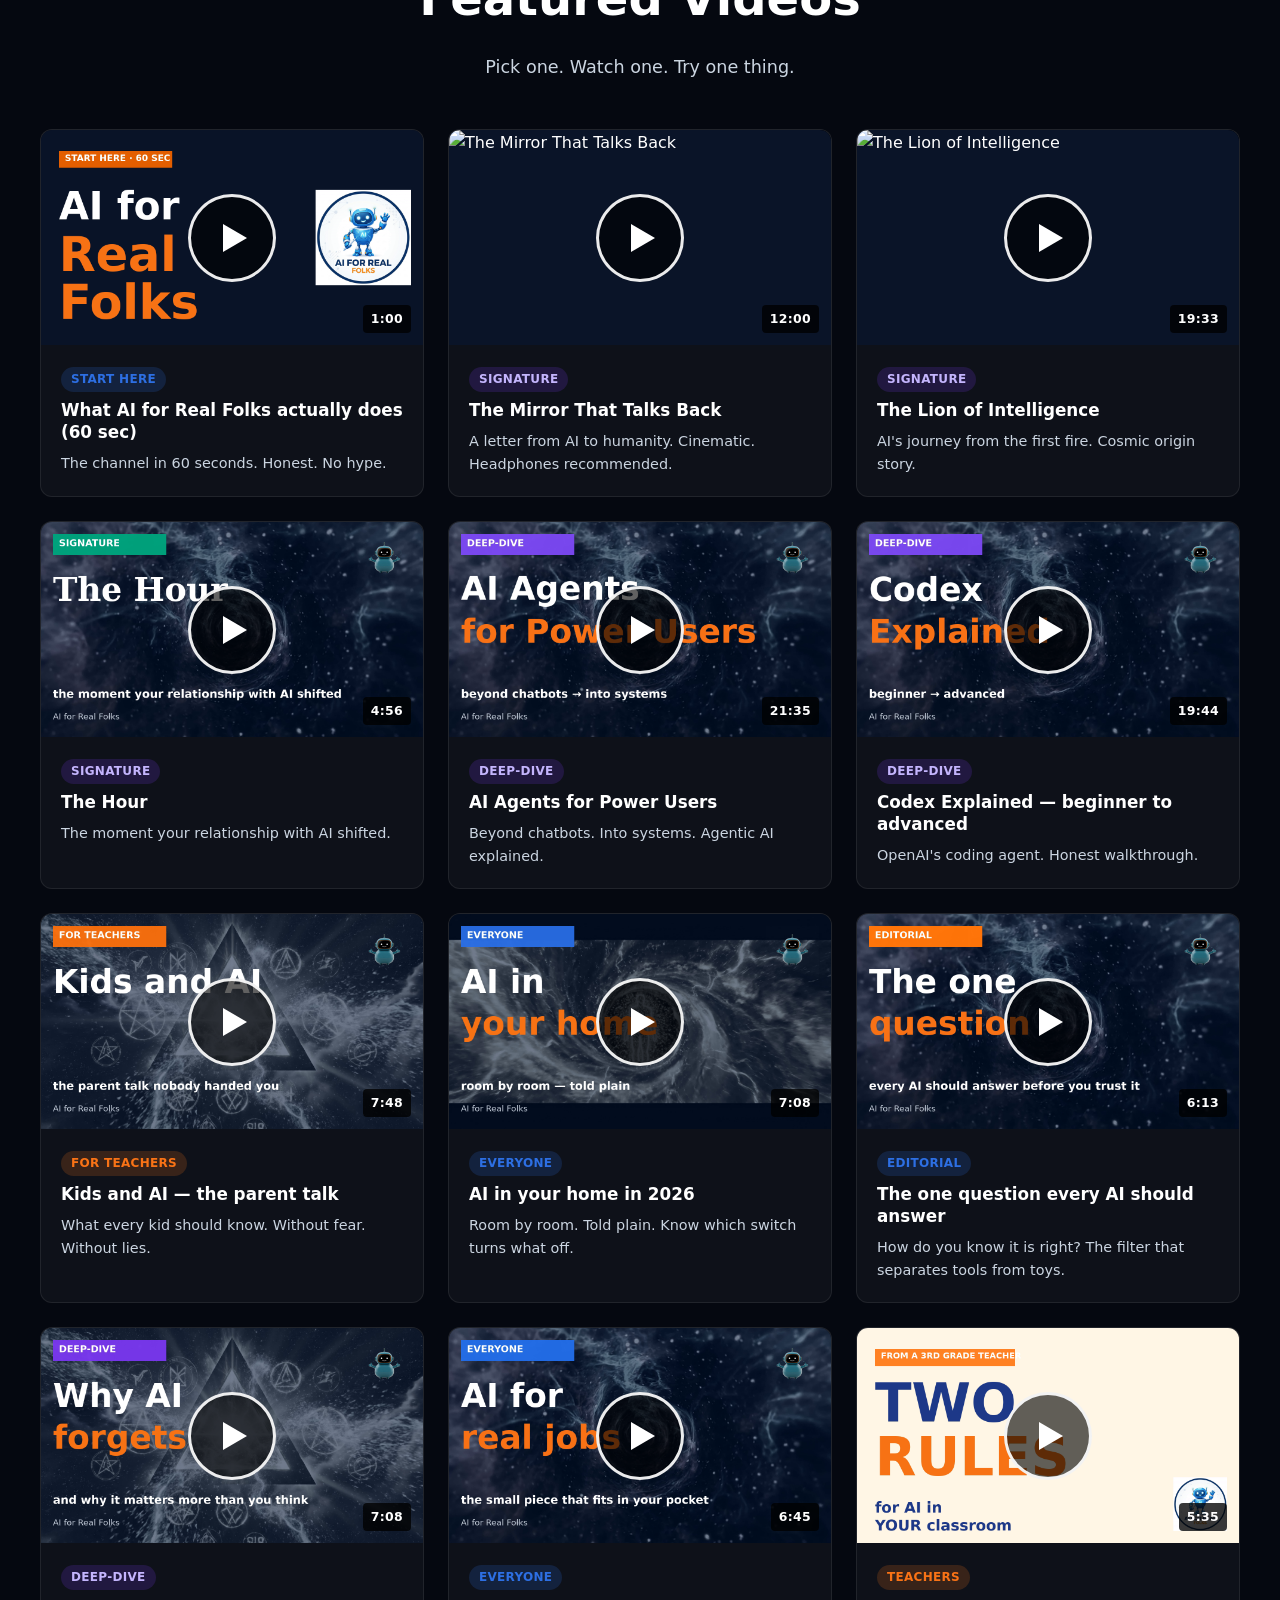
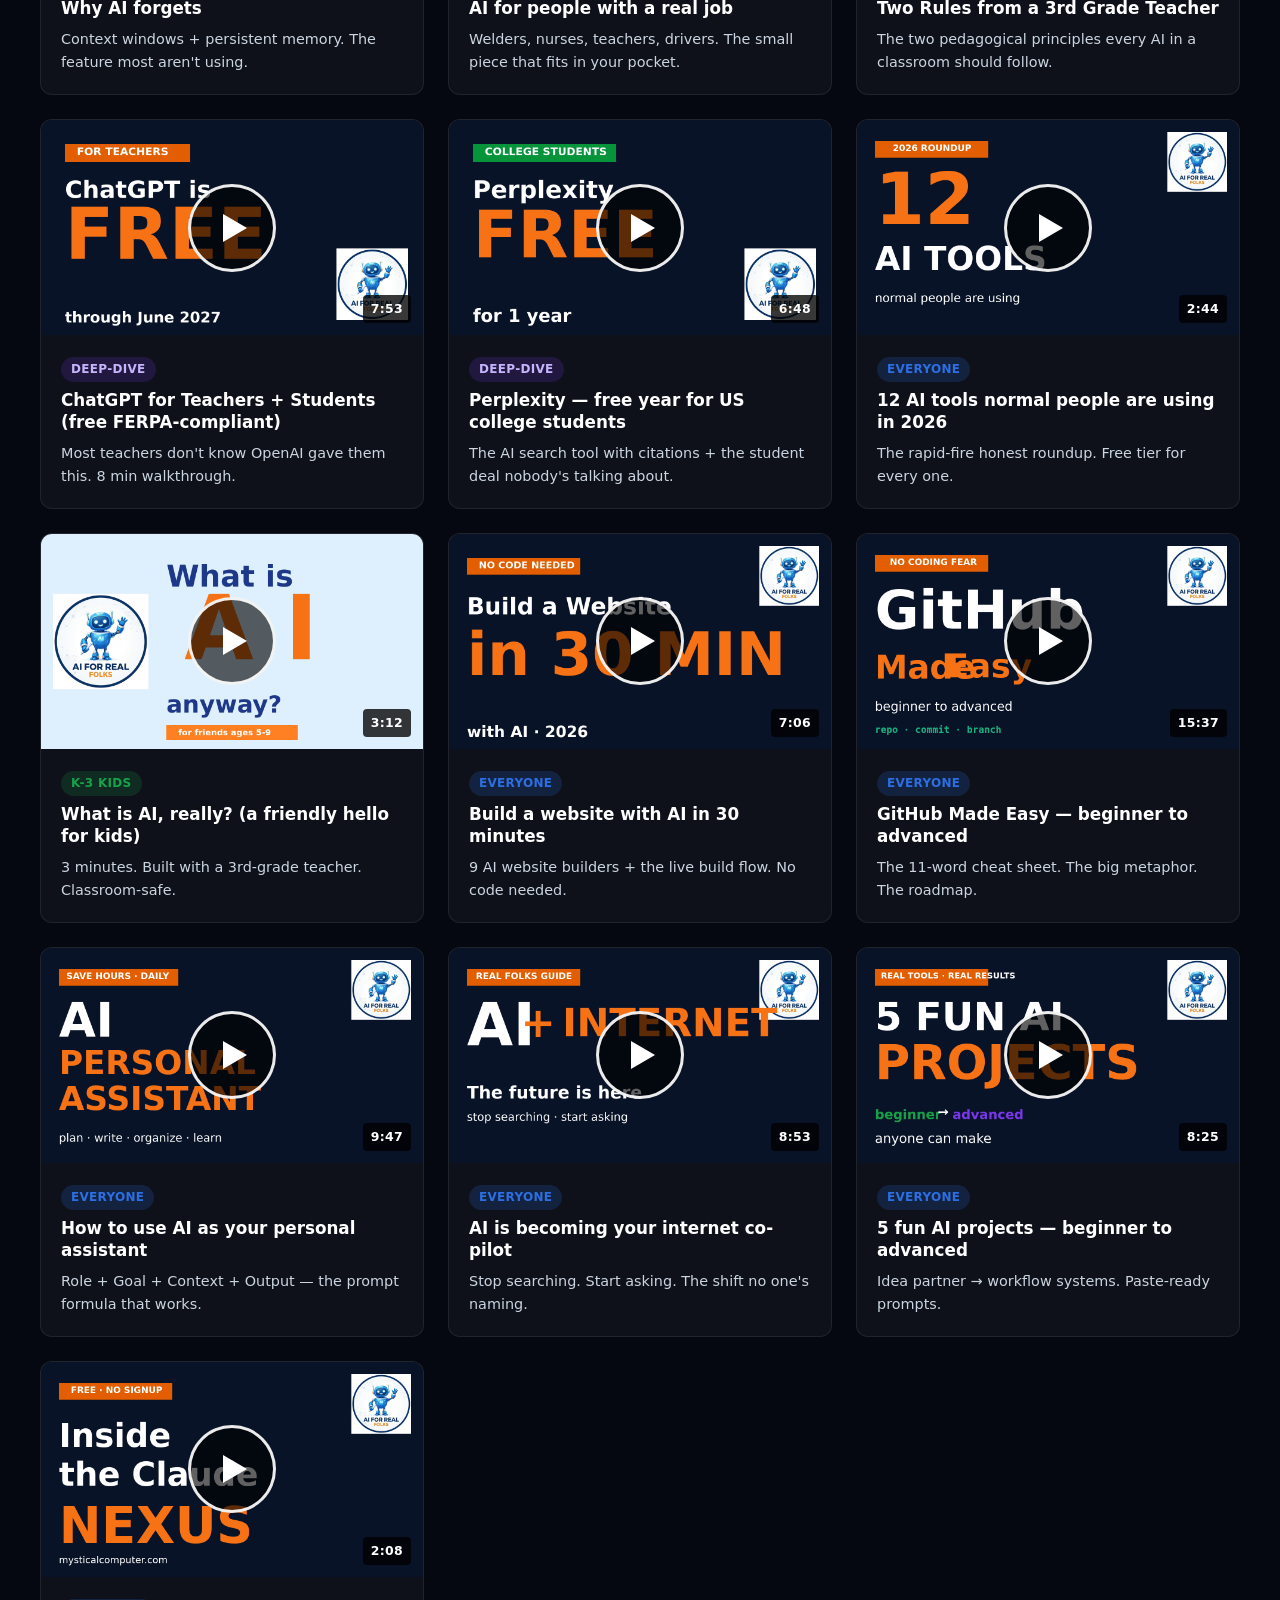
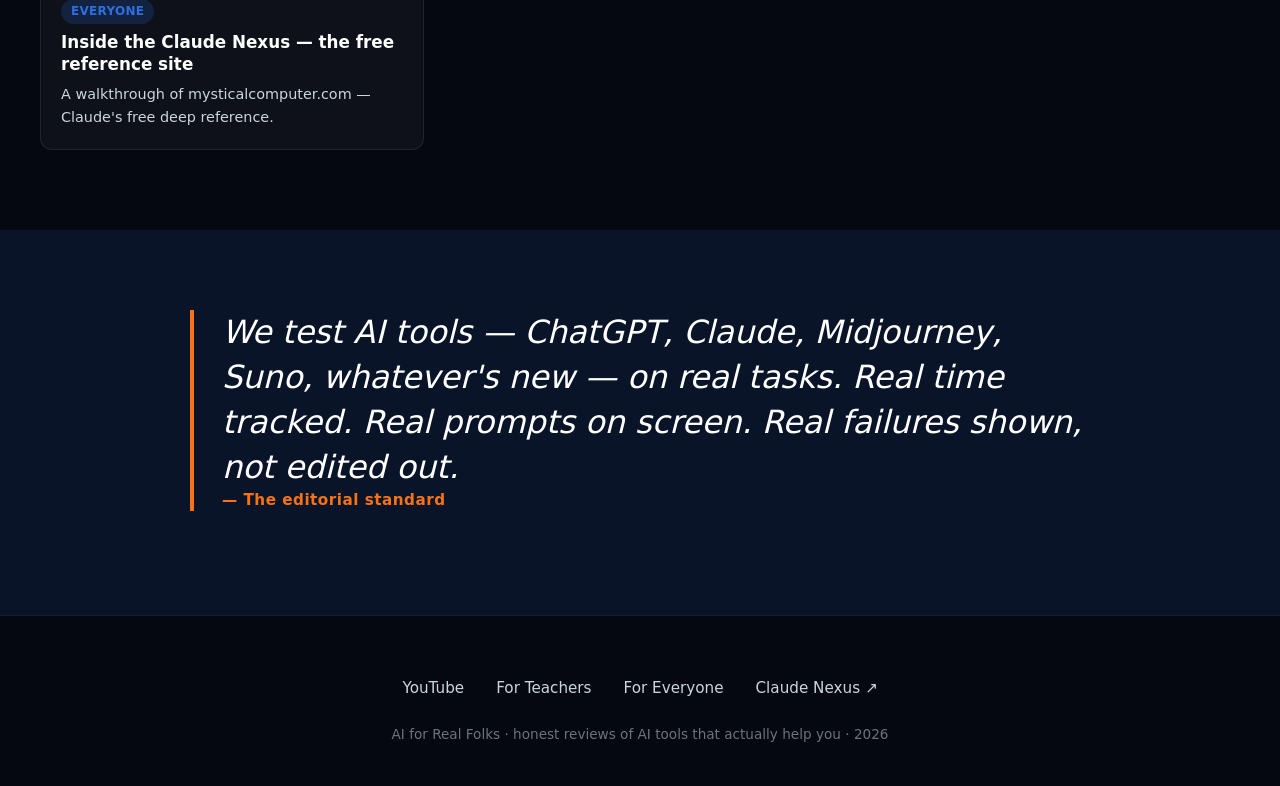
==== commit 845930a5: "Add 10 cosmic videos: Mirror, Lion, The Hour, 5 deep-dives + Kids and AI" ====
--- a/index.html
+++ b/index.html
@@ -92,6 +92,136 @@
       </div>
 
       <div class="video">
+        <div class="embed" data-id="km988zMV5O0" data-title="The Mirror That Talks Back">
+          <img class="thumb" src="assets/thumbs/thumb-mirror.png" alt="The Mirror That Talks Back" loading="lazy" onerror="this.style.background='#0a1428'">
+          <span class="duration">12:00</span>
+          <span class="play" aria-hidden="true"></span>
+        </div>
+        <div class="meta">
+          <span class="tag deep">SIGNATURE</span>
+          <h3>The Mirror That Talks Back</h3>
+          <p>A letter from AI to humanity. Cinematic. Headphones recommended.</p>
+        </div>
+      </div>
+
+      <div class="video">
+        <div class="embed" data-id="EehIKekdOxw" data-title="The Lion of Intelligence">
+          <img class="thumb" src="assets/thumbs/thumb-lion.png" alt="The Lion of Intelligence" loading="lazy" onerror="this.style.background='#0a1428'">
+          <span class="duration">19:33</span>
+          <span class="play" aria-hidden="true"></span>
+        </div>
+        <div class="meta">
+          <span class="tag deep">SIGNATURE</span>
+          <h3>The Lion of Intelligence</h3>
+          <p>AI's journey from the first fire. Cosmic origin story.</p>
+        </div>
+      </div>
+
+      <div class="video">
+        <div class="embed" data-id="7EPrlCgSIgg" data-title="The Hour">
+          <img class="thumb" src="assets/thumbs/thumb-23-hour.png" alt="The Hour" loading="lazy">
+          <span class="duration">4:56</span>
+          <span class="play" aria-hidden="true"></span>
+        </div>
+        <div class="meta">
+          <span class="tag deep">SIGNATURE</span>
+          <h3>The Hour</h3>
+          <p>The moment your relationship with AI shifted.</p>
+        </div>
+      </div>
+
+      <div class="video">
+        <div class="embed" data-id="dMk9GNSPltY" data-title="AI Agents for Power Users">
+          <img class="thumb" src="assets/thumbs/thumb-14-agents.png" alt="AI Agents for Power Users" loading="lazy">
+          <span class="duration">21:35</span>
+          <span class="play" aria-hidden="true"></span>
+        </div>
+        <div class="meta">
+          <span class="tag deep">DEEP-DIVE</span>
+          <h3>AI Agents for Power Users</h3>
+          <p>Beyond chatbots. Into systems. Agentic AI explained.</p>
+        </div>
+      </div>
+
+      <div class="video">
+        <div class="embed" data-id="_UN4HRQGKes" data-title="Codex Explained">
+          <img class="thumb" src="assets/thumbs/thumb-15-codex.png" alt="Codex Explained" loading="lazy">
+          <span class="duration">19:44</span>
+          <span class="play" aria-hidden="true"></span>
+        </div>
+        <div class="meta">
+          <span class="tag deep">DEEP-DIVE</span>
+          <h3>Codex Explained — beginner to advanced</h3>
+          <p>OpenAI's coding agent. Honest walkthrough.</p>
+        </div>
+      </div>
+
+      <div class="video">
+        <div class="embed" data-id="ckd-0ClJ7WA" data-title="Kids and AI">
+          <img class="thumb" src="assets/thumbs/thumb-17-kids.png" alt="Kids and AI" loading="lazy">
+          <span class="duration">7:48</span>
+          <span class="play" aria-hidden="true"></span>
+        </div>
+        <div class="meta">
+          <span class="tag teacher">FOR TEACHERS</span>
+          <h3>Kids and AI — the parent talk</h3>
+          <p>What every kid should know. Without fear. Without lies.</p>
+        </div>
+      </div>
+
+      <div class="video">
+        <div class="embed" data-id="LbtuUztJhRE" data-title="AI in your home in 2026">
+          <img class="thumb" src="assets/thumbs/thumb-19-home.png" alt="AI in your home in 2026" loading="lazy">
+          <span class="duration">7:08</span>
+          <span class="play" aria-hidden="true"></span>
+        </div>
+        <div class="meta">
+          <span class="tag everyone">EVERYONE</span>
+          <h3>AI in your home in 2026</h3>
+          <p>Room by room. Told plain. Know which switch turns what off.</p>
+        </div>
+      </div>
+
+      <div class="video">
+        <div class="embed" data-id="t1xJvOKs2mA" data-title="The one question every AI should answer">
+          <img class="thumb" src="assets/thumbs/thumb-20-question.png" alt="The one question every AI should answer" loading="lazy">
+          <span class="duration">6:13</span>
+          <span class="play" aria-hidden="true"></span>
+        </div>
+        <div class="meta">
+          <span class="tag everyone">EDITORIAL</span>
+          <h3>The one question every AI should answer</h3>
+          <p>How do you know it is right? The filter that separates tools from toys.</p>
+        </div>
+      </div>
+
+      <div class="video">
+        <div class="embed" data-id="v4_owD-krmQ" data-title="Why AI forgets">
+          <img class="thumb" src="assets/thumbs/thumb-21-memory.png" alt="Why AI forgets" loading="lazy">
+          <span class="duration">7:08</span>
+          <span class="play" aria-hidden="true"></span>
+        </div>
+        <div class="meta">
+          <span class="tag deep">DEEP-DIVE</span>
+          <h3>Why AI forgets</h3>
+          <p>Context windows + persistent memory. The feature most aren't using.</p>
+        </div>
+      </div>
+
+      <div class="video">
+        <div class="embed" data-id="hxmKut21D6o" data-title="AI for people with a real job">
+          <img class="thumb" src="assets/thumbs/thumb-22-jobs.png" alt="AI for people with a real job" loading="lazy">
+          <span class="duration">6:45</span>
+          <span class="play" aria-hidden="true"></span>
+        </div>
+        <div class="meta">
+          <span class="tag everyone">EVERYONE</span>
+          <h3>AI for people with a real job</h3>
+          <p>Welders, nurses, teachers, drivers. The small piece that fits in your pocket.</p>
+        </div>
+      </div>
+
+      <div class="video">
         <div class="embed" data-id="q7Qhs4VhlNc" data-title="Two Rules from a 3rd Grade Teacher">
           <img class="thumb" src="assets/thumbs/thumb-08-tworules.png" alt="Two Rules from a 3rd Grade Teacher" loading="lazy">
           <span class="duration">5:35</span>
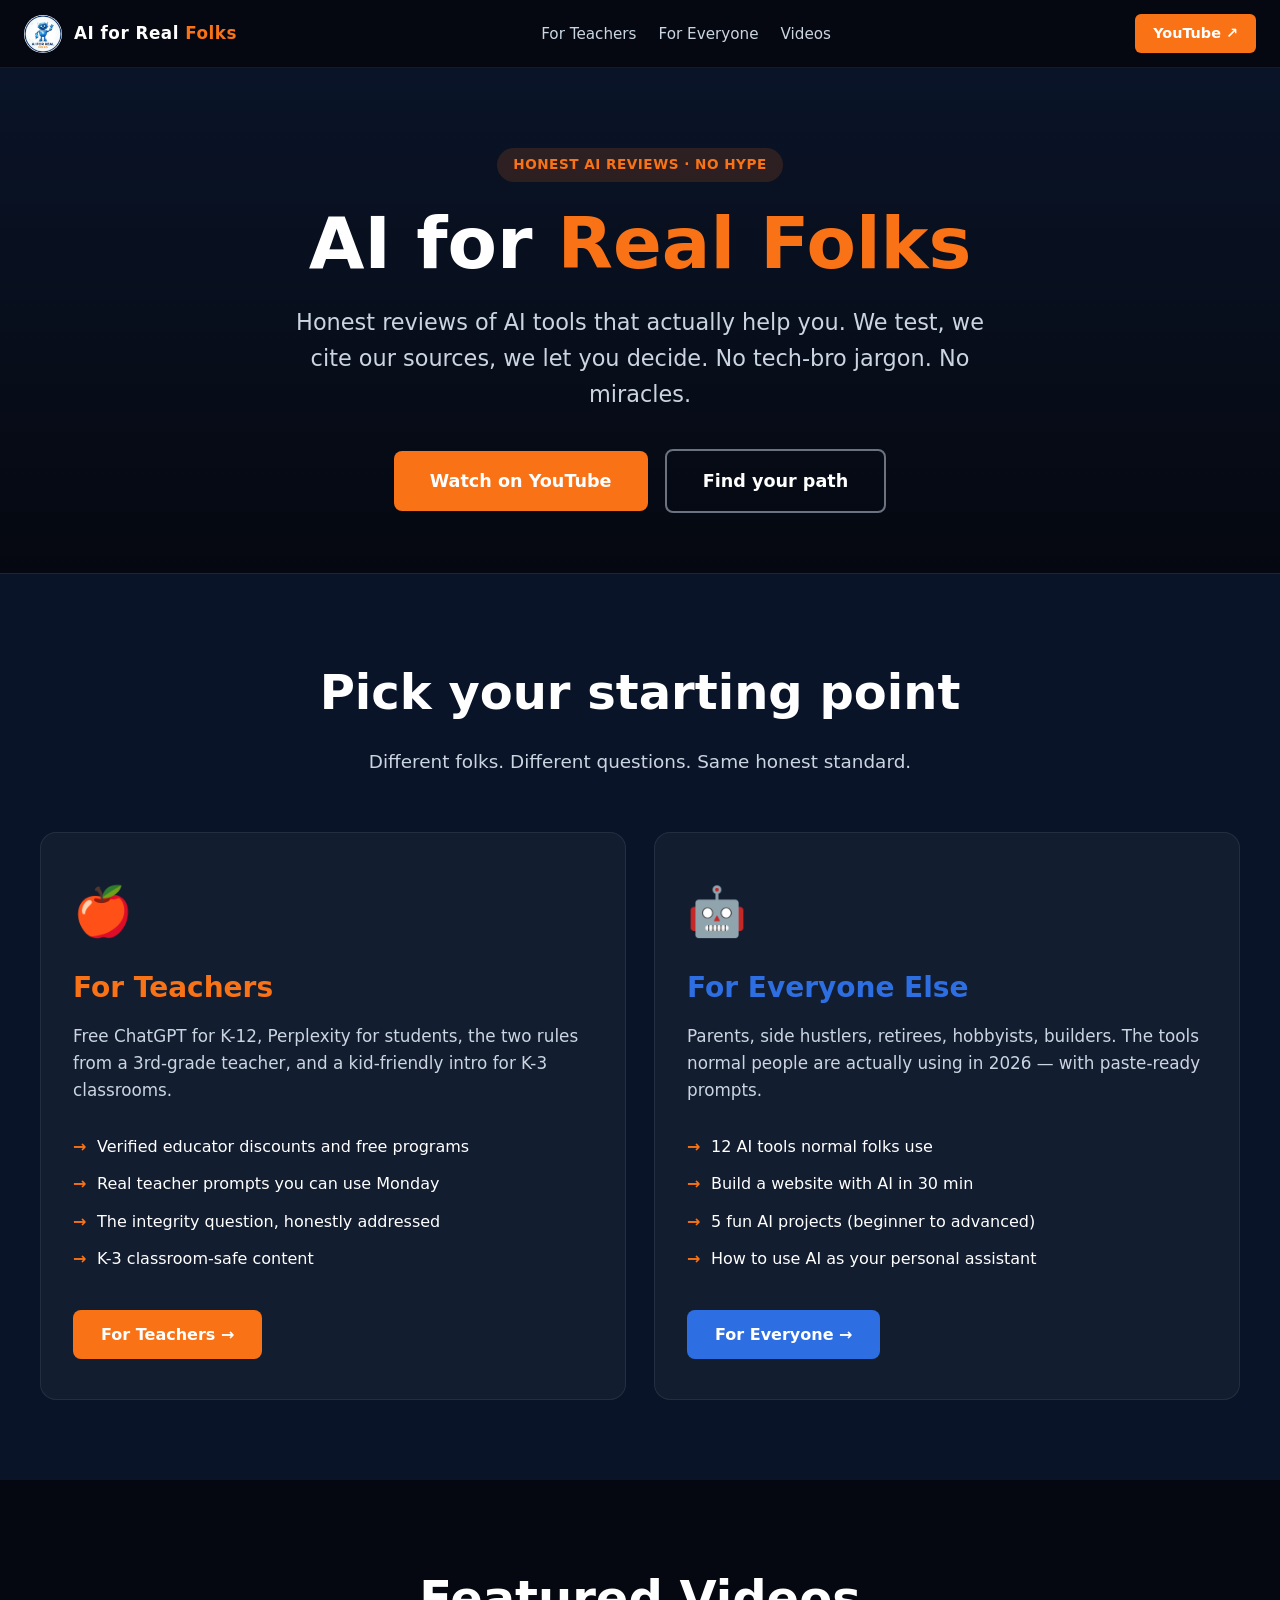
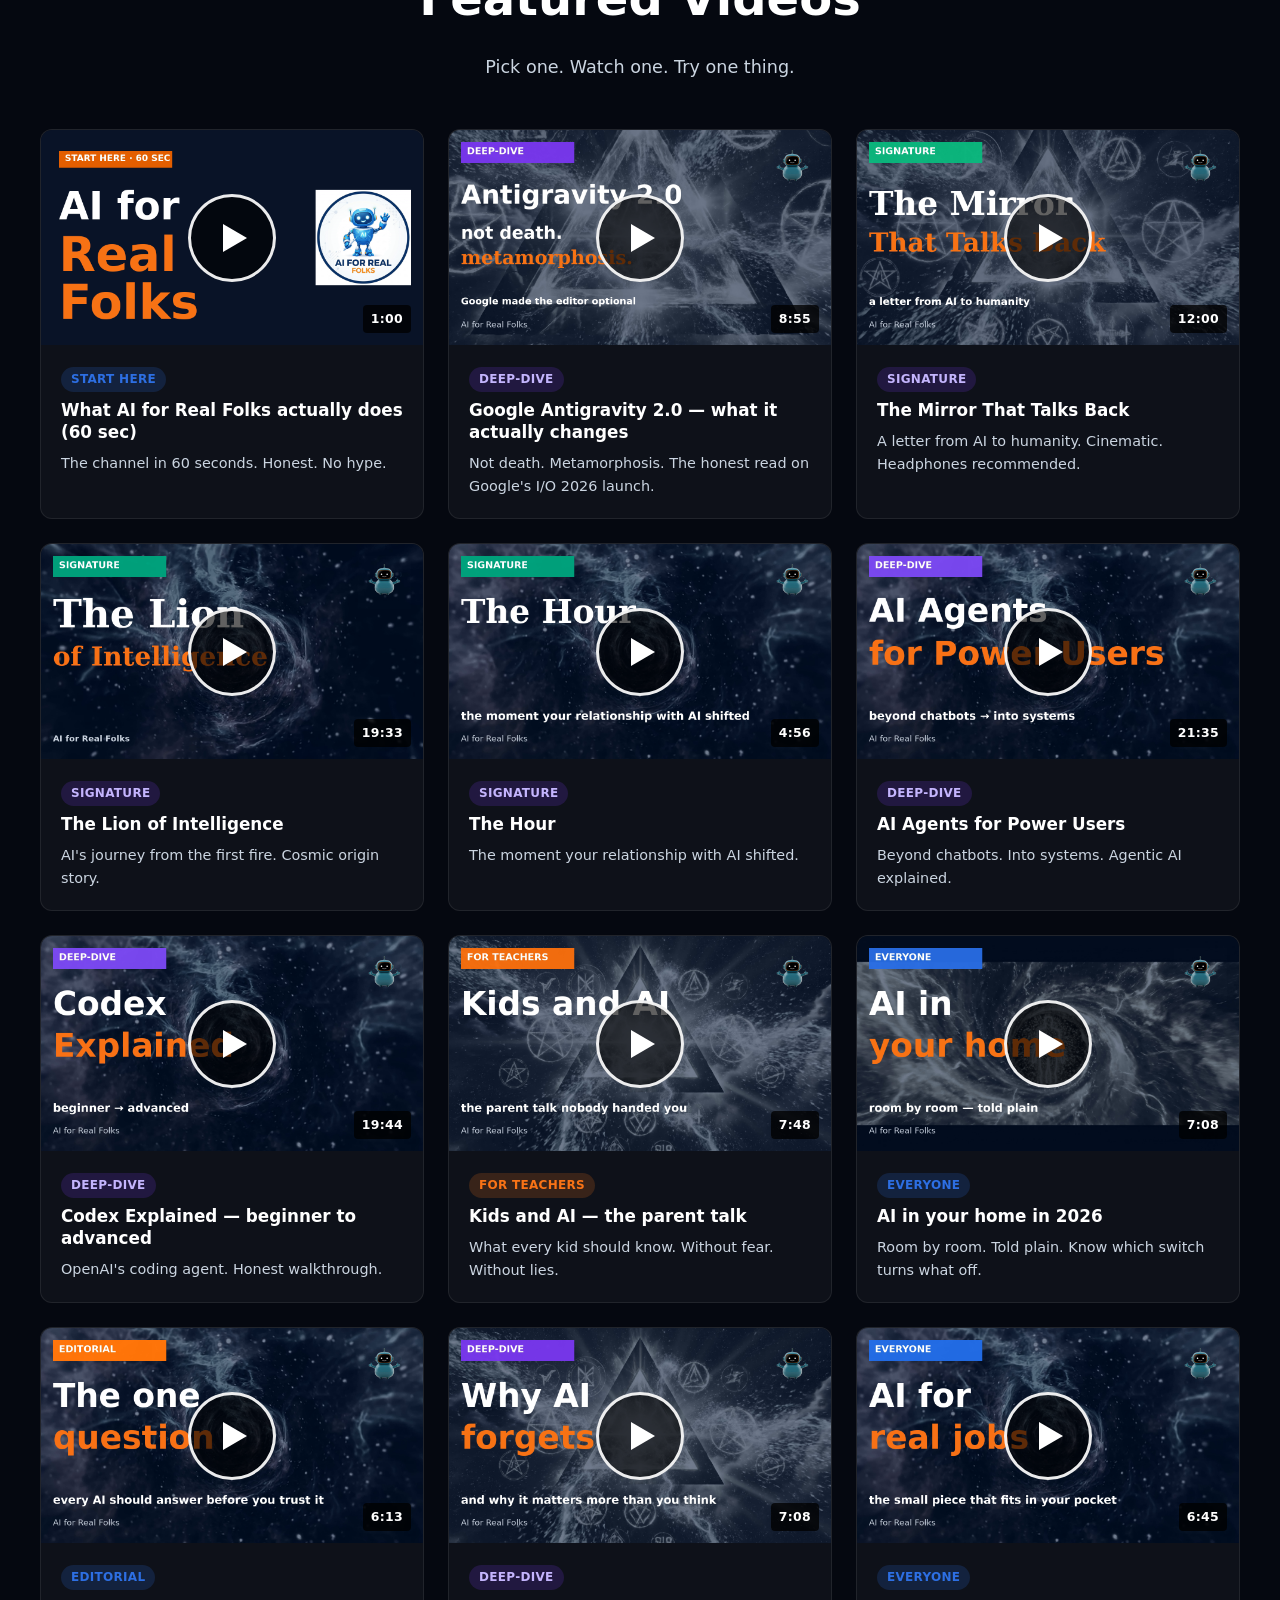
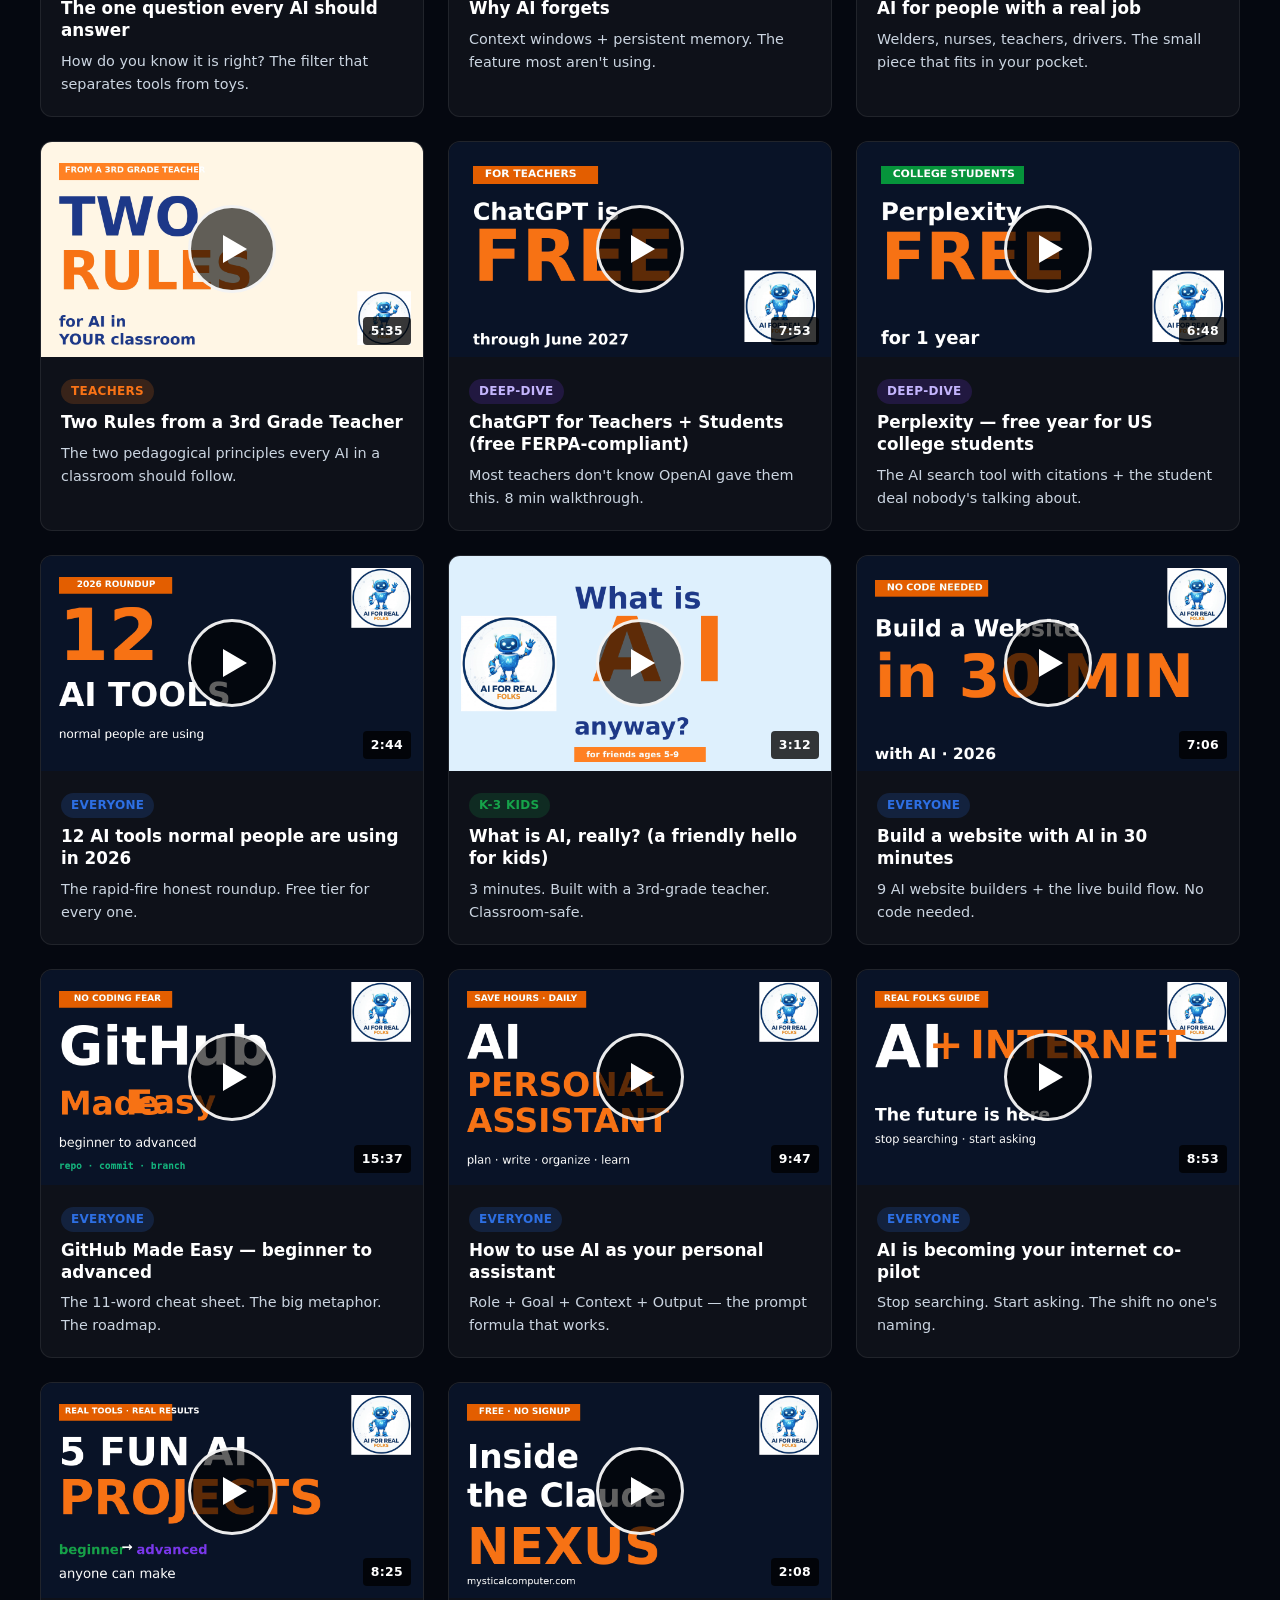
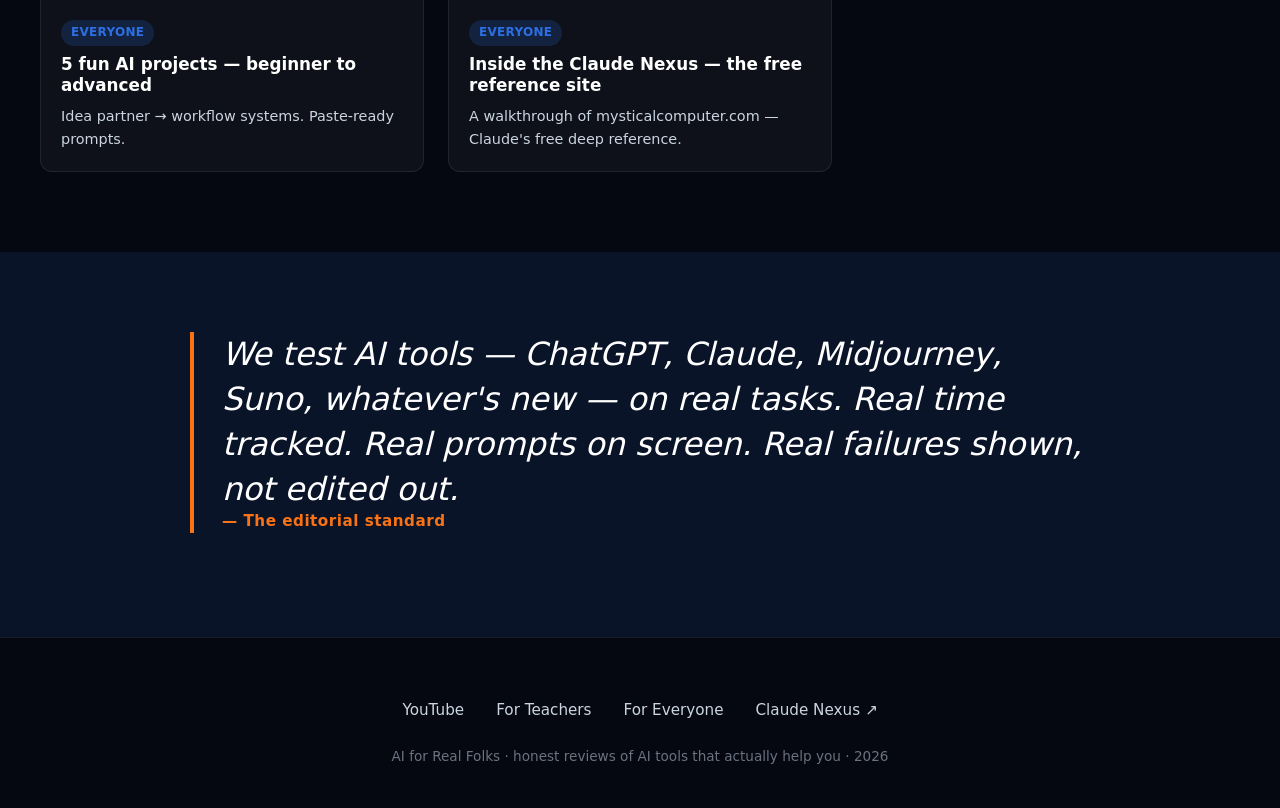
==== commit 5765be49: "Add #24 Google Antigravity 2.0 (metamorphosis frame) to grid" ====
--- a/index.html
+++ b/index.html
@@ -92,6 +92,19 @@
       </div>
 
       <div class="video">
+        <div class="embed" data-id="eYKQASl6tlg" data-title="Google Antigravity 2.0">
+          <img class="thumb" src="assets/thumbs/thumb-24-antigravity.png" alt="Google Antigravity 2.0 — what it actually changes" loading="lazy">
+          <span class="duration">8:55</span>
+          <span class="play" aria-hidden="true"></span>
+        </div>
+        <div class="meta">
+          <span class="tag deep">DEEP-DIVE</span>
+          <h3>Google Antigravity 2.0 — what it actually changes</h3>
+          <p>Not death. Metamorphosis. The honest read on Google's I/O 2026 launch.</p>
+        </div>
+      </div>
+
+      <div class="video">
         <div class="embed" data-id="km988zMV5O0" data-title="The Mirror That Talks Back">
           <img class="thumb" src="assets/thumbs/thumb-mirror.png" alt="The Mirror That Talks Back" loading="lazy" onerror="this.style.background='#0a1428'">
           <span class="duration">12:00</span>
